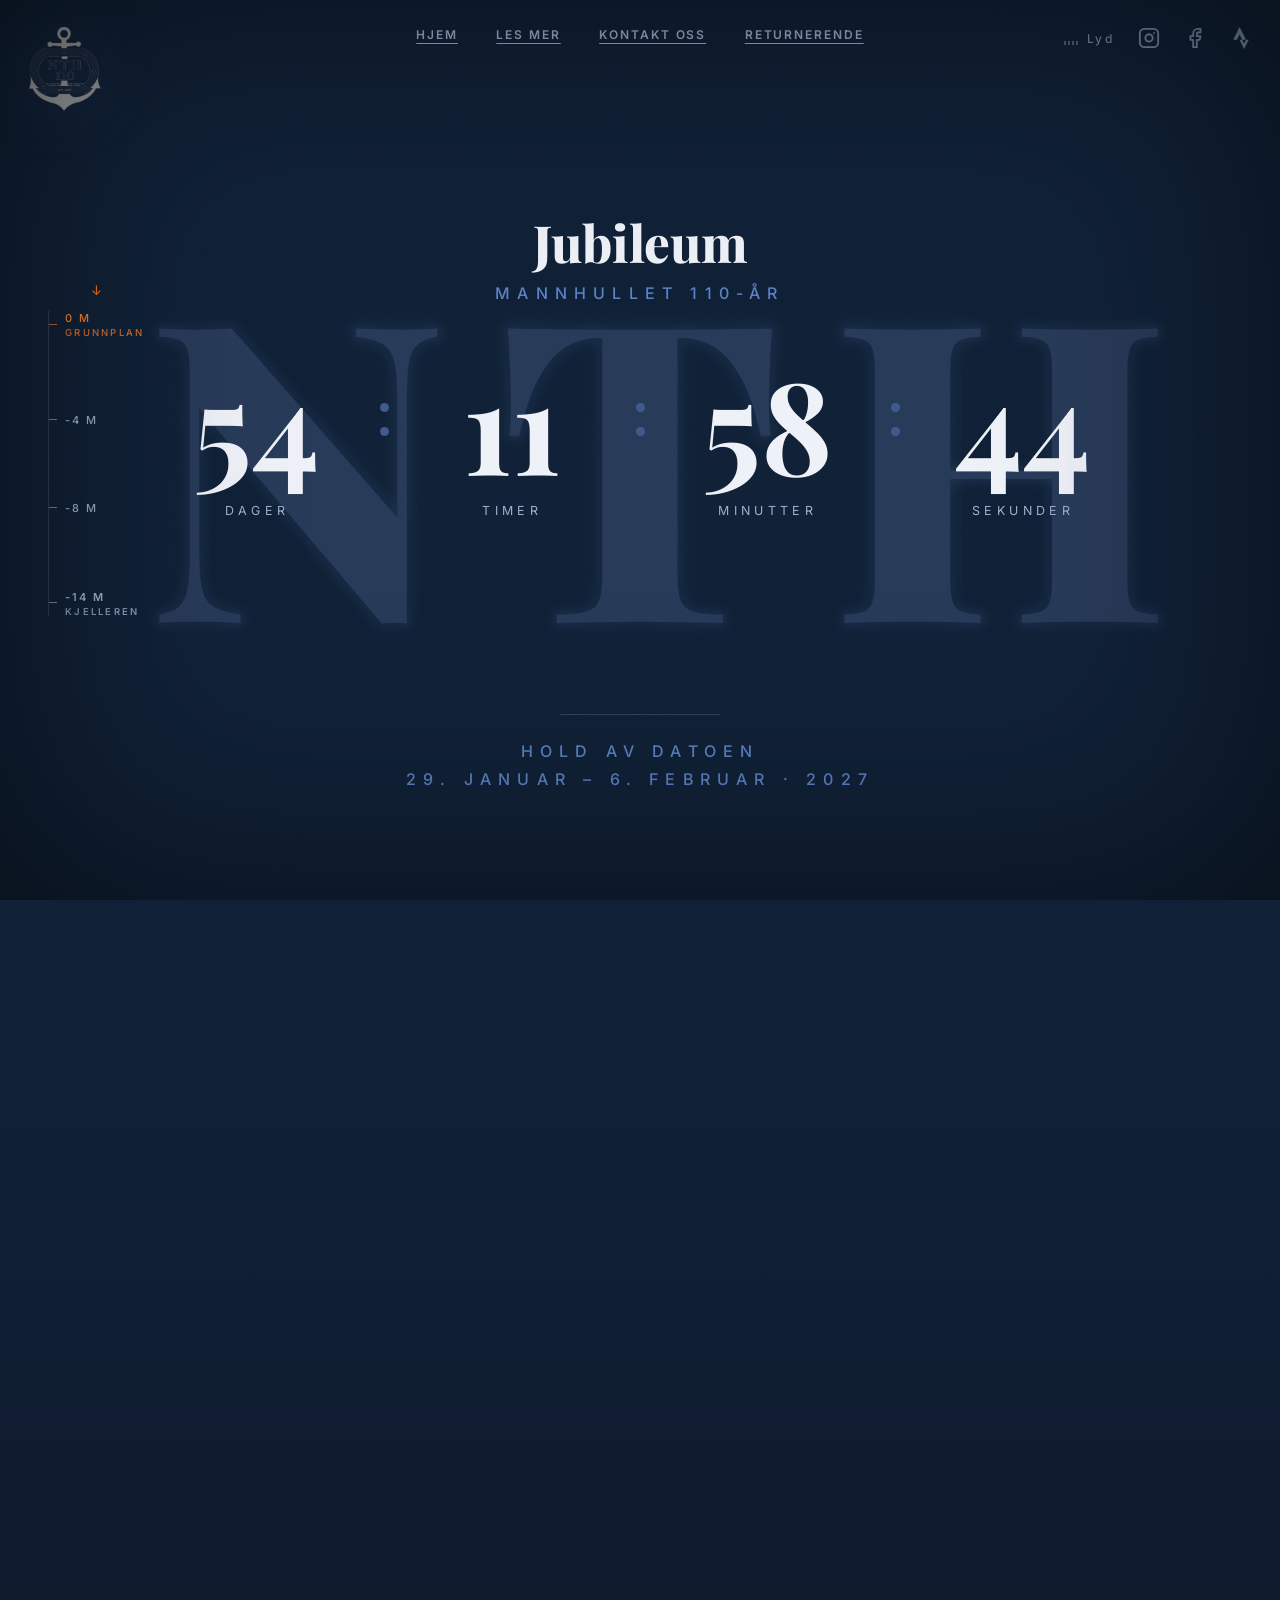
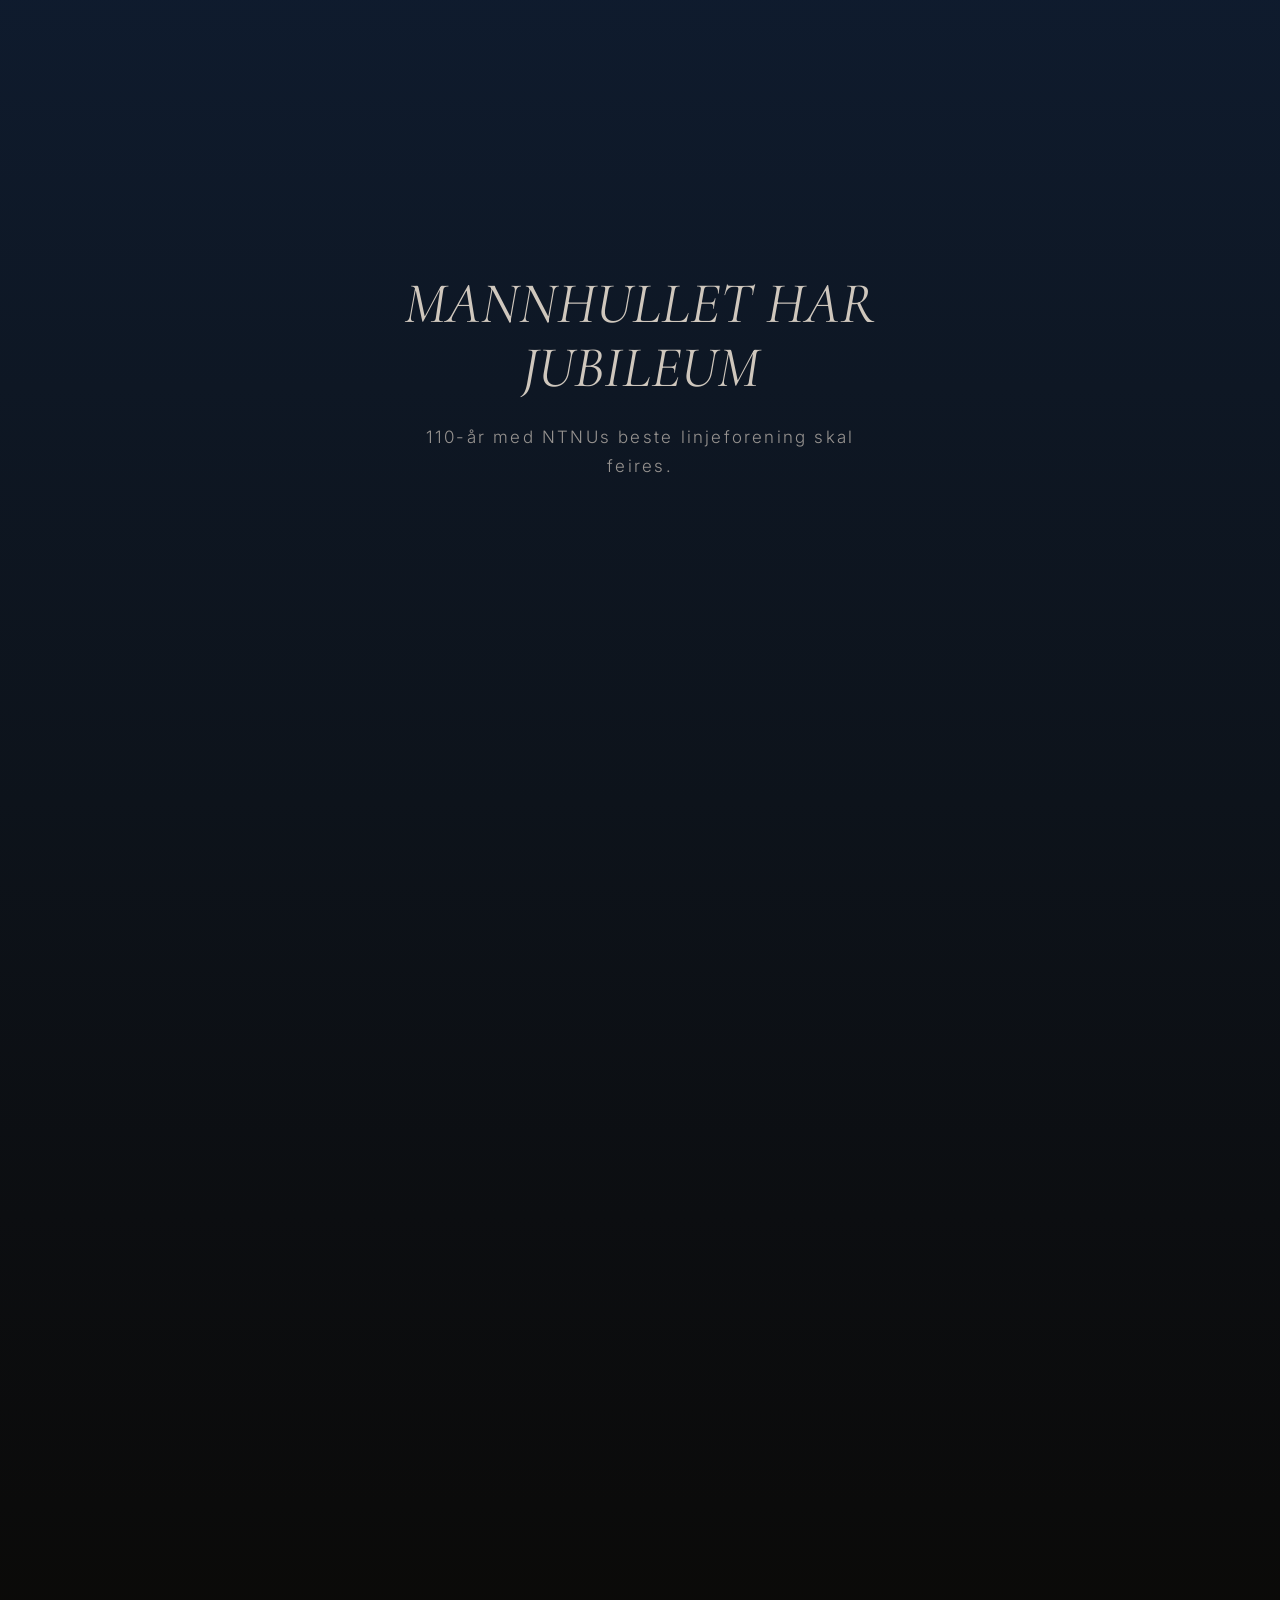
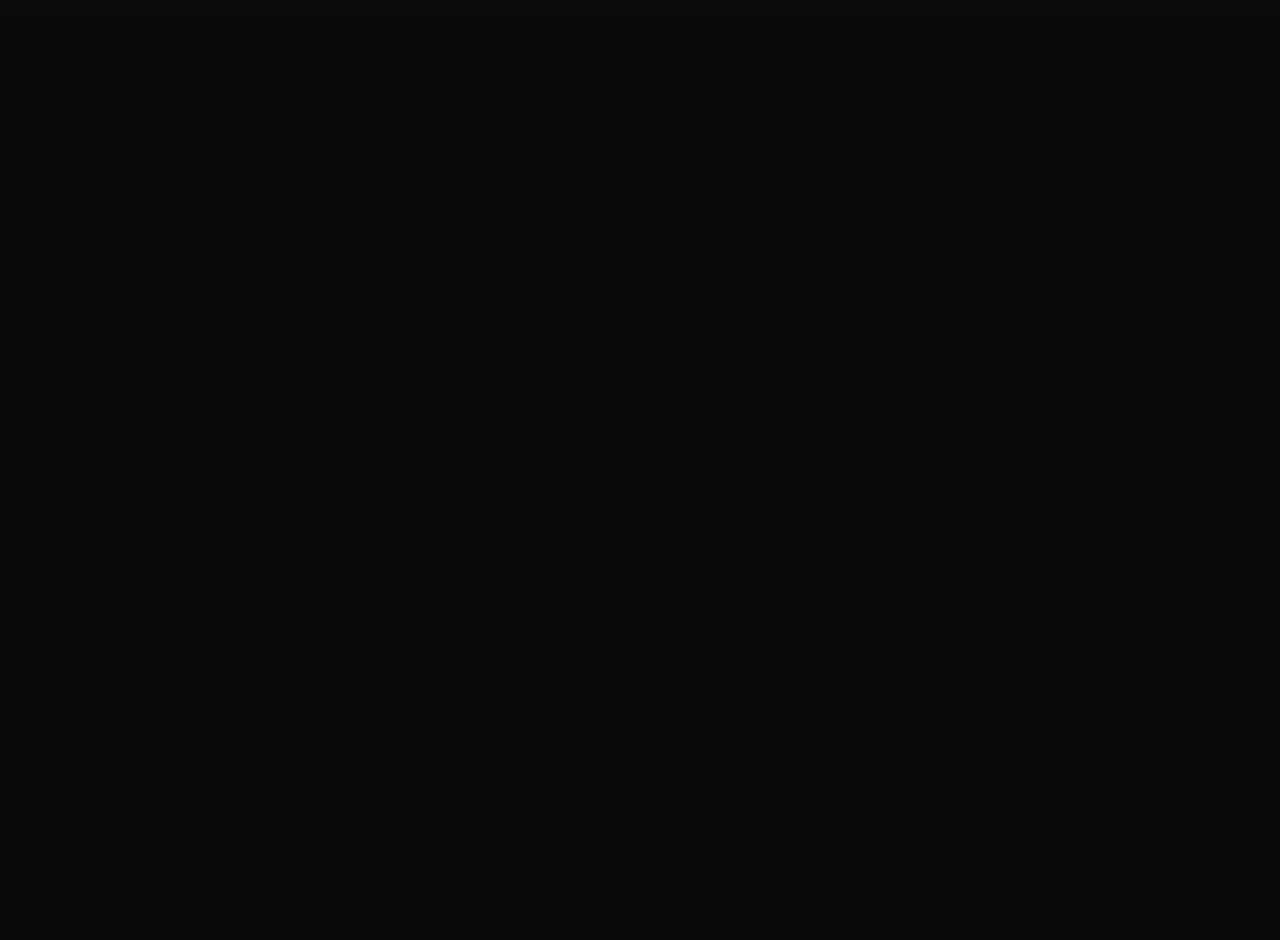
==== index.html @ 8079c3d1 "Add hero title and adjust padding for countdown alignment" ====
<!DOCTYPE html>
<html lang="no">
<head>
<meta charset="utf-8" />
<meta name="viewport" content="width=device-width, initial-scale=1, viewport-fit=cover" />
<title>Mannhullet · Jubileum 2027</title>
<meta name="description" content="Alle finner veien ned hit. En digital reise ned trappa til Mannhullet — jubileum 2027." />
<meta name="theme-color" content="#060b14" />

<!-- Elegant display serif + clean grotesk. Falls back to Georgia / system if offline. -->
<link rel="preconnect" href="https://fonts.googleapis.com" />
<link rel="preconnect" href="https://fonts.gstatic.com" crossorigin />
<link href="https://fonts.googleapis.com/css2?family=Cormorant+Garamond:ital,wght@0,300;0,400;0,500;1,300&family=Inter:wght@300;400;500;600&family=Playfair+Display:wght@700;800&display=swap" rel="stylesheet" />

<link rel="stylesheet" href="background.css?v=9" />
<link rel="stylesheet" href="styles.css?v=19" />
</head>
<body>

<!-- ============ Global overlays ============ -->
<div class="grain" aria-hidden="true"></div>
<div class="vignette" aria-hidden="true"></div>

<!-- ============ Chrome — same header-logo + social-links every page uses;
     "Lyd" is index-only, so it rides alongside the socials in one corner
     group rather than living in background.css's shared component. ============ -->
<a href="#floorAtrium" class="header-logo-link" aria-label="Til toppen">
  <img class="header-logo" src="static/logo.png" alt="Mannhullet / NTH 110 år — 1917–2027">
</a>

<button class="nav-toggle" id="navToggle" type="button" aria-expanded="false" aria-controls="headerNav" aria-label="Åpne meny">
  <span></span><span></span><span></span>
</button>
<nav class="header-nav" id="headerNav" aria-label="Sidenavigasjon">
  <a href="#floorAtrium" aria-current="page">Hjem</a>
  <a href="om-jubileet.html">Les mer</a>
  <a href="kontakt.html">Kontakt oss</a>
  <a href="returnerende.html">Returnerende</a>
</nav>
<div class="nav-scrim" id="navScrim" aria-hidden="true"></div>

<div class="corner-right">
  <button class="sound-toggle" id="soundToggle" aria-pressed="false" aria-label="Skru på lyd">
    <span class="sound-bars"><i></i><i></i><i></i><i></i></span>
    <span class="sound-label">Lyd</span>
  </button>
  <div class="social-links">
    <a href="https://www.instagram.com/jub110_mannhullet/" target="_blank" rel="noopener" aria-label="Instagram">
      <svg viewBox="0 0 24 24" fill="none" stroke="currentColor" stroke-width="2" stroke-linecap="round" stroke-linejoin="round"><rect x="2" y="2" width="20" height="20" rx="5" ry="5"></rect><path d="M16 11.37A4 4 0 1 1 12.63 8 4 4 0 0 1 16 11.37z"></path><line x1="17.5" y1="6.5" x2="17.51" y2="6.5"></line></svg>
    </a>
    <a href="https://www.facebook.com/people/110-%C3%A5rs-jubileum-Mannhullet/61590599620480/" target="_blank" rel="noopener" aria-label="Facebook">
      <svg viewBox="0 0 24 24" fill="none" stroke="currentColor" stroke-width="2" stroke-linecap="round" stroke-linejoin="round"><path d="M18 2h-3a5 5 0 0 0-5 5v3H7v4h3v8h4v-8h3l1-4h-4V7a1 1 0 0 1 1-1h3z"></path></svg>
    </a>
    <a href="https://www.strava.com/athletes/134381213" target="_blank" rel="noopener" aria-label="Strava">
      <svg viewBox="0 0 24 24" fill="currentColor"><path d="M15.387 17.944l-2.089-4.116h-3.065L15.387 24l5.15-10.172h-3.066m-7.008-5.599l2.836 5.598h4.172L10.463 0l-7 13.828h4.172"></path></svg>
    </a>
  </div>
</div>

<!-- ============ Descent progress — visible the whole way down ============ -->
<aside class="depth" id="depth" aria-hidden="true">
  <div class="depth-arrow" aria-hidden="true">↓</div>
  <div class="depth-row">
    <ol class="depth-stops">
      <li class="depth-stop" style="--t:0"><span class="depth-stop-num">0 M</span><span class="depth-stop-name">Grunnplan</span></li>
      <li class="depth-stop" style="--t:0.33"><span class="depth-stop-num">-4 M</span></li>
      <li class="depth-stop" style="--t:0.66"><span class="depth-stop-num">-8 M</span></li>
      <li class="depth-stop depth-stop--dest" style="--t:1"><span class="depth-stop-num">-14 M</span><span class="depth-stop-name">Kjelleren</span></li>
    </ol>
    <div class="depth-line"><div class="depth-fill" id="depthFill"></div></div>
  </div>
</aside>

<!-- ============ The building — one continuous gradient, normal document flow ============
     Scroll position IS the descent. Nothing is faked with transforms — the
     browser's native scroll carries you straight down through the fade. ============ -->
<main class="building" id="building">

  <!-- Floor 1 — the atrium, seen through the elevator glass -->
  <section class="floor floor--atrium" id="floorAtrium">
    <div class="watermark" aria-hidden="true"><span>NTH</span></div>

    <div class="content">
      <h1 class="hero-title">Jubileum</h1>
      <p class="eyebrow">Mannhullet 110-år</p>

      <div class="countdown" role="timer" aria-live="polite">
        <div class="unit">
          <span class="value" id="days">00</span>
          <span class="label">Dager</span>
        </div>
        <div class="separator" aria-hidden="true"><span></span><span></span></div>
        <div class="unit">
          <span class="value" id="hours">00</span>
          <span class="label">Timer</span>
        </div>
        <div class="separator" aria-hidden="true"><span></span><span></span></div>
        <div class="unit">
          <span class="value" id="minutes">00</span>
          <span class="label">Minutter</span>
        </div>
        <div class="separator" aria-hidden="true"><span></span><span></span></div>
        <div class="unit">
          <span class="value" id="seconds">00</span>
          <span class="label">Sekunder</span>
        </div>
      </div>
    </div>

    <div class="footer">
      <hr />
      <p class="save-date">Hold av datoen</p>
      <p class="dates">29. januar – 6. februar · 2027</p>
    </div>
  </section>

  <!-- The descent — no scenery, just the building's own wall gradually losing
       its daylight. A single smooth fade, not a place with things in it. -->
  <section class="floor floor--transition" id="floorTransition">
    <div class="waypoint" style="--wy:46%">
      <p class="waypoint-lead">MANNHULLET HAR JUBILEUM</p>
      <p class="waypoint-body">110-år med NTNUs beste linjeforening skal<br />feires.</p>
    </div>
  </section>

  <!-- The cellar — the elevator doors open on the party -->
  <section class="floor floor--cellar" id="floorCellar">
    <div class="cellar-img" id="cellarImg" role="img" aria-label="Et fullt dansegulv i Mannhullet-kjelleren, sett mot det oransje neonskiltet som henger over rommet, med fanene fra tidligere kull på veggen til høyre."></div>

    <!-- Hotspot dots are rendered from the HOTSPOTS config array in script.js —
         nothing is hardcoded here so a new dot only needs one new entry there.
         .hotspots is the desktop overlay; #hotspotList is the <=768px fallback
         (see script.js renderHotspots and the .hotspot-list rule in styles.css). -->
    <div class="hotspots" id="hotspots"></div>
    <ul class="hotspot-list" id="hotspotList"></ul>

    <div class="cellar-hint" id="cellarHint"><span>Velkommen til kjelleren.</span></div>
  </section>

</main>

<!-- ============ Modal ============ -->
<div class="modal-root" id="modalRoot" aria-hidden="true">
  <div class="modal-scrim" id="modalScrim"></div>
  <div class="modal" role="dialog" aria-modal="true" aria-labelledby="modalTitle">
    <button class="modal-close" id="modalClose" aria-label="Lukk">×</button>
    <p class="modal-kicker" id="modalKicker"></p>
    <h2 class="modal-title" id="modalTitle"></h2>
    <div class="modal-body" id="modalBody"></div>
  </div>
</div>

<!-- Featured track (see script.js FEATURED_TRACK) — no source yet; stays
     silent/inert until a licensed file or embed is added there. -->
<audio id="featuredAudio" preload="none" loop></audio>

<script src="nav.js?v=1"></script>
<script src="script.js?v=11"></script>
</body>
</html>
---- background.css ----
/* ============================================================
   MANNHULLET · 110 ÅR — shared chrome
   Palette, base page background, the NTH watermark, and the
   corner header (logo + socials) are used identically on every
   page: index.html, om-jubileet.html, kontakt.html. Anything
   page-specific (the elevator scroll engine, the modal, each
   page's own content layout) stays in that page's own stylesheet.
   ============================================================ */

:root {
  /* original simple palette — used directly by om-jubileet.html / kontakt.html */
  --ink:        #eef3fa;
  --accent:     #5b82c4;
  --accent-dim: #3d5a8a;
  --bg-soft:    #091125;
  --muted:      #93a6c2;
  --line:       rgba(147, 166, 194, 0.18);

  /* index.html's richer palette (the elevator engine, hotspots, modal) —
     --navy is a true navy blue (not near-black) so the hero and every
     page's body background read as navy at a glance, no glow needed */
  --navy:       #102137;
  --silver:     #c6d0df;
  --silver-dim: #74829a;
  --platinum:   #eef2f8;
  --amber:      #ff7a1e;
  --concrete:   #0b0a08;
  /* secondary/caption tier — countdown unit labels, header nav links, and
     the depth-gauge labels. 6.5:1 against --navy (#14294a), clears WCAG AA
     (4.5:1) for their small text sizes with room to spare — used as-is. */
  --caption:    #9cafcb;

  --serif:   "Cormorant Garamond", "Georgia", "Times New Roman", serif;
  --sans:    "Inter", system-ui, -apple-system, "Segoe UI", sans-serif;
  --display: "Playfair Display", serif;

  /* the NTH watermark's ink/glow (unrelated to the hero — this is the
     letterform stroke-blur, see .watermark::before). --wm-ink is lightened
     ~4-5 percentage points above --navy (was ~3pp) so the letters read as
     an intentional engraved watermark rather than a barely-visible
     artifact — still far too dark to compete with --platinum countdown text. */
  --wm-ink:  #273a58;
  --wm-glow: rgba(91, 130, 196, 0.45);

  /* single source for the "eyebrow" typography — used by .page-eyebrow AND
     .date-footer p (background.css) so the two always scale identically to
     each other, and identically to the hero's own .eyebrow/.footer p
     (styles.css, fixed 1rem/0.45em — the clamp here caps out at that same
     value on desktop, just easing down for narrow phones instead of
     overflowing). Change it here once rather than in each component. */
  --eyebrow-size: clamp(0.68rem, 2.4vw, 1rem);
  --eyebrow-tracking: clamp(0.28em, 1.4vw, 0.45em);

  /* unlike --eyebrow-size above, these two are NOT meant to match across
     pages — each simple page's heading and .wrap column are intentionally
     sized/widthed differently for its own content. The fallbacks below only
     exist so a page fails safe if it forgets to set them; every simple page
     overrides both in its own <style> block. */
  --title-size: clamp(1.6rem, 4.6vh, 2.7rem);
  --wrap-width: 700px;

  --ease: cubic-bezier(0.22, 1, 0.36, 1);

  /* elevator depth, 0 (ground floor) → 1 (cellar). Only index.html's
     script.js ever writes this; pages without the elevator simply keep
     the resting value of 0, which every formula below treats as a
     valid "top of the building" state. */
  --depth: 0;
}

* { margin: 0; padding: 0; box-sizing: border-box; }

html { scroll-behavior: auto; -webkit-text-size-adjust: 100%; }
html, body { height: 100%; }

body {
  font-family: var(--sans);
  color: var(--silver);
  overflow-x: hidden;
  -webkit-font-smoothing: antialiased;
  text-rendering: optimizeLegibility;
  /* flat navy (the same --navy index.html's hero sits on) — index.html's
     own .building gradient paints over this everywhere it covers; pages
     without that gradient (om-jubileet, kontakt) show it as-is, so their
     brightness matches the landing page exactly */
  background: var(--navy);
  scrollbar-gutter: stable;
}

body.no-scroll { overflow: hidden; }

/* ============ Global overlays — shared on every page ============
   Both read --depth, which defaults to 0 (its resting "ground floor" value)
   on pages without the elevator script, so they simply render as a fixed,
   subtle darkening rather than animating. This is what makes index.html's
   background read as moodier/darker than a flat --navy fill — reusing them
   here keeps every page's background feeling the same. */
.grain {
  position: fixed; inset: 0;
  z-index: 90; pointer-events: none;
  opacity: calc(0.05 + var(--depth) * 0.11);
  background-image: url("data:image/svg+xml,%3Csvg xmlns='http://www.w3.org/2000/svg' width='160' height='160'%3E%3Cfilter id='n'%3E%3CfeTurbulence type='fractalNoise' baseFrequency='0.85' numOctaves='2' stitchTiles='stitch'/%3E%3C/filter%3E%3Crect width='100%25' height='100%25' filter='url(%23n)'/%3E%3C/svg%3E");
  mix-blend-mode: overlay;
}

.vignette {
  position: fixed; inset: 0; z-index: 80; pointer-events: none;
  box-shadow: inset 0 0 calc(22vmax + var(--depth) * 8vmax) rgba(0,0,0, calc(0.6 + var(--depth) * 0.25));
}

/* ============ NTH watermark — giant letters behind everything ============ */
.watermark {
  position: absolute; inset: 0;
  display: grid; place-items: center; place-content: center;
  font-family: var(--display); font-weight: 800;
  font-size: clamp(8rem, 34vw, 26rem);
  letter-spacing: 0.12em; line-height: 1;
  color: var(--wm-ink);
  user-select: none; pointer-events: none; z-index: 0;
  /* optical centering: Playfair Display 800's "H" (0.815em) is wider than its
     "N" (0.727em), so width-based centering sits right of where "T" actually
     falls — nudge the whole word back to true center */
  transform: translateX(0.044em);
}
.watermark span { grid-area: 1 / 1; margin-right: -0.12em; }
/* a stroke-only duplicate, blurred — blurring the filled glyphs directly would
   diffuse color into their own counters and gaps; stroking the outline first
   means the glow can only bloom outward, never flood the letterforms */
.watermark::before {
  content: "NTH";
  grid-area: 1 / 1;
  margin-right: -0.12em;
  color: transparent;
  -webkit-text-stroke: 0.006em var(--wm-glow);
  filter: blur(0.014em);
  z-index: -1;
}
@media (max-width: 600px) {
  .watermark { font-size: clamp(6.5rem, 38vw, 14rem); }
}

/* ============ Corner brand mark — om-jubileet.html / kontakt.html ============
   identical position/size on every page; opacity/animation are left to each
   page since entrance timing differs */
.header-logo {
  position: fixed;
  top: calc(clamp(0.9rem, 3vh, 1.75rem) + env(safe-area-inset-top, 0px));
  left: calc(clamp(0.9rem, 3vw, 1.75rem) + env(safe-area-inset-left, 0px));
  display: block;
  width: clamp(52px, 6.6vw, 74px);
  height: auto;
  z-index: 5;
  filter: drop-shadow(0 0 30px rgba(91, 130, 196, 0.18));
  transition: opacity 0.2s ease;
}
/* the logo always links back to the hero/homepage (see each page's <a
   class="header-logo-link">) — a subtle dim on hover/focus is enough to
   show it's clickable without fighting the entrance-fade animation */
.header-logo-link:hover .header-logo,
.header-logo-link:focus-visible .header-logo {
  opacity: 0.85;
}

/* ============ Corner social links — om-jubileet.html / kontakt.html ============
   identical position/size/color on every page */
.social-links {
  position: fixed;
  top: calc(clamp(0.9rem, 3vh, 1.75rem) + env(safe-area-inset-top, 0px));
  right: calc(clamp(0.9rem, 3vw, 1.75rem) + env(safe-area-inset-right, 0px));
  z-index: 5;
  display: flex;
  gap: clamp(1rem, 2.75vw, 1.5rem);
}
.social-links a {
  position: relative;
  display: flex;
  color: rgba(147, 166, 194, 0.8);
  transition: color 0.2s ease;
}
/* invisible expanded hit area: keeps the visible icon small while giving it a
   >=44x44px tap target, per WCAG target-size guidance */
.social-links a::before {
  content: "";
  position: absolute;
  inset: -14px;
}
/* orange is the site's hover colour everywhere something is interactive
   (nav links, dots, this) — it stays flat white/grey at rest so it never
   reads as statically "branded", only as "you can click this" */
.social-links a:hover,
.social-links a:focus-visible { color: var(--amber); }
.social-links svg {
  width: clamp(18px, 2.4vw, 22px);
  height: clamp(18px, 2.4vw, 22px);
}

/* ============ index.html-only: "Lyd" rides alongside the socials ============
   .social-links is normally position:fixed on its own (see above); nested
   here it's switched to flow in this flex row instead, so the two sit
   side by side in the same corner rather than fighting over it. */
.corner-right {
  position: fixed;
  top: calc(clamp(0.9rem, 3vh, 1.75rem) + env(safe-area-inset-top, 0px));
  right: calc(clamp(0.9rem, 3vw, 1.75rem) + env(safe-area-inset-right, 0px));
  z-index: 5;
  display: flex;
  flex-wrap: wrap;
  justify-content: flex-end;
  align-items: center;
  gap: clamp(1rem, 2.75vw, 1.5rem);
  row-gap: 0.5rem;
}
.corner-right .social-links { position: static; }

/* ============ Shared top nav — every page's link row ============
   Fixed at the top, centered between the logo and the corner-right/social
   group. Spans the full width (left/right: 0) and centers its links with
   justify-content rather than left:50%+transform:translateX(-50%) — the
   shared fadeUp entrance animation also animates `transform`, and a CSS
   animation's transform value fully replaces an element's own static
   transform rather than combining with it, which would silently cancel a
   translateX centering once the fade-in finishes. flex-wrap is a safety
   net for the narrowest phones — it never triggers at normal widths. */
.header-nav {
  position: fixed; top: calc(clamp(0.9rem, 3vh, 1.75rem) + env(safe-area-inset-top, 0px)); left: 0; right: 0;
  z-index: 5; display: flex; flex-wrap: wrap; justify-content: center; align-items: center;
  gap: clamp(1.5rem, 3vw, 2.5rem); row-gap: 0.5rem;
}
.header-nav a {
  position: relative;
  color: var(--caption);
  font-family: var(--sans); font-size: 12px; font-weight: 600; letter-spacing: 0.16em; text-transform: uppercase;
  text-decoration: underline; text-underline-offset: 4px;
  transition: color 0.2s ease;
}
/* invisible expanded hit area, same idiom as .social-links a::before above —
   taller than wide since these links sit in a single-line row with a tight
   mobile gap, so a symmetric inset would make adjacent links' hit areas overlap */
.header-nav a::before {
  content: "";
  position: absolute;
  inset: -16px -8px;
}
.header-nav a:hover, .header-nav a:focus-visible { color: var(--amber); }
/* current-page marker used to live here as an orange override; the
   .section-rail below now owns that job, so every link in this row reads
   the same regardless of which page you're on. */

/* ============ Mobile nav toggle + slide-in panel ============
   Below 720px, the 4-link row used to drop to a second fixed row under the
   logo — with a header-nav collision against wrapped rows on narrow/short
   viewports. Now it collapses to a single hamburger icon (same corner as
   the desktop row) that opens the actual links as a right-edge panel, so
   the fixed header never grows past one row on mobile. Hidden entirely
   above 720px, where .header-nav's normal inline row keeps running
   unchanged and this button/scrim/JS have nothing to do. */
.nav-toggle {
  display: none;
  position: fixed;
  /* content-sized (not a padded 44px box) so its bars start flush at the
     same `top` as .header-logo/.social-links instead of sitting centered
     partway down an invisible box — that mismatch was what made it read
     as "not inline" with the corner icons. The 44px+ tap target instead
     comes from ::before below, same idiom as .social-links a::before. */
  top: calc(clamp(0.9rem, 3vh, 1.75rem) + env(safe-area-inset-top, 0px));
  left: 50%;
  transform: translateX(-50%);
  z-index: 8;
  width: clamp(18px, 2.4vw, 22px);
  flex-direction: column; gap: 6px;
  background: none; border: none; padding: 0; cursor: pointer;
  /* fades in on its own (opacity only) rather than joining the shared
     fadeUp list below — that animation ends by resetting `transform` to
     translateY(0), which would silently cancel this element's own static
     translateX(-50%) centering once the entrance finishes (the same trap
     documented on .section-rail elsewhere in this file) */
  opacity: 0;
  animation: fadeIn 0.9s ease forwards;
  animation-delay: 0.1s;
}
.nav-toggle::before {
  content: "";
  position: absolute;
  inset: -14px;
}
.nav-toggle span {
  display: block; width: 100%; height: 2px; border-radius: 1px;
  background: var(--caption);
  transition: transform 0.25s ease, opacity 0.2s ease, background 0.2s ease;
}
.nav-toggle:hover span, .nav-toggle:focus-visible span { background: var(--amber); }
/* morphs into an X once open, so the same button both opens and closes it */
body.nav-open .nav-toggle span:nth-child(1) { transform: translateY(8px) rotate(45deg); }
body.nav-open .nav-toggle span:nth-child(2) { opacity: 0; }
body.nav-open .nav-toggle span:nth-child(3) { transform: translateY(-8px) rotate(-45deg); }

.nav-scrim {
  display: none;
  position: fixed; inset: 0; z-index: 6;
  background: rgba(4, 7, 12, 0.6);
  backdrop-filter: blur(4px);
  opacity: 0; pointer-events: none;
  transition: opacity 0.3s ease;
}
body.nav-open .nav-scrim { opacity: 1; pointer-events: auto; }

@media (max-width: 720px) {
  .nav-toggle { display: flex; }
  .nav-scrim { display: block; }
  body.nav-open { overflow: hidden; }

  /* the inline link row becomes a right-edge panel; `right` (not
     `transform`) drives the open/closed state on purpose — this element
     also carries the shared fadeUp entrance animation above, which animates
     `transform`, and that animation's own final translateY(0) would
     silently overwrite a transform-based slide once it finishes (same trap
     noted on .section-rail elsewhere in this file). -400px clears the
     panel's own max width (280px) by a comfortable margin so it's always
     fully off-screen at rest, on any viewport. */
  .header-nav {
    top: 0; left: auto; right: -400px; bottom: 0;
    z-index: 7;
    width: min(280px, 78vw); height: 100dvh;
    flex-direction: column; flex-wrap: nowrap;
    justify-content: center; align-items: flex-start;
    gap: 2rem; row-gap: 2rem;
    padding: clamp(28px, 8vw, 48px);
    padding-top: calc(clamp(28px, 8vw, 48px) + env(safe-area-inset-top, 0px));
    padding-right: calc(clamp(28px, 8vw, 48px) + env(safe-area-inset-right, 0px));
    overflow-y: auto;
    background: linear-gradient(180deg, #0e1626, #0a0f1a);
    border-left: 1px solid rgba(147, 166, 194, 0.18);
    box-shadow: -40px 0 80px rgba(0, 0, 0, 0.55);
    transition: right 0.4s var(--ease);
  }
  body.nav-open .header-nav { right: 0; }
  .header-nav a { font-size: 15px; letter-spacing: 0.12em; }
}

/* ============ Section rail — om-jubileet.html / kontakt.html /
   returnerende.html only. A quiet vertical "you are here", styled after
   index.html's .depth stops (see styles.css) but static rather than
   scroll-driven: no fill/progress, just the current page lit amber and
   the rest dimmed. Same 34vh line height as .depth on index.html, so the
   two read as the same component. Only shown once there's genuinely free
   margin beside the centered .wrap column to sit in — kontakt.html's .wrap
   is the widest at 860px, so 1280px leaves a comfortable ~210px either
   side, more than this rail's own footprint, with room to spare on the
   narrower pages too. Hidden below that rather than repositioned, same
   as .depth on index.html, since there's no good spot for it once the
   .wrap column itself starts to fill the viewport. */
.section-rail {
  display: none;
  position: fixed; left: clamp(20px, 4vw, 48px);
  /* vertical centering used to be top:50% + transform:translateY(-50%), but
     this element also carries the shared fadeUp entrance animation below,
     which animates `transform` too — its final translateY(0) silently wins
     over this rule's own translateY(-50%) once the fade-in finishes (same
     trap noted on .header-nav above), leaving the rail pinned at top:50%
     instead of centered. margin-top does the same centering job (half of
     .section-rail-row's 34vh height) without touching `transform`, so it
     survives the animation — and the extra rise moves the rail up to match
     the raised title/eyebrow above. */
  top: 50%;
  margin-top: calc(-17vh - clamp(1.25rem, 4vh, 2.75rem));
  z-index: 5;
}
.section-rail-row { display: flex; flex-direction: row-reverse; align-items: center; gap: 16px; }
/* the line itself now reads as orange (dim base tone), with a brighter
   glowing segment marking which of the four stops is the current page —
   position set per page via [data-current] on the <nav>, since there's no
   scroll position to derive it from the way .depth-fill does on index.html */
.section-rail-line {
  position: relative;
  width: 1px; height: 34vh; border-radius: 1px;
  background: rgba(255, 138, 61, 0.22);
}
/* top is set per page below as an absolute distance from the line's own
   top/bottom, not a %+translate(-50%) — a % position combined with a
   centering transform lets the segment overshoot the line at the very top
   or bottom stop, quietly shortening or lengthening how much base line is
   left showing above/below it and making the bar read as a different
   length page to page. Anchoring it inside the line's own bounds instead
   keeps the full 34vh line visible on every page. Four stops (Hjem / Om
   jubileet / Kontakt oss / Returnerende) space-between evenly at 0%, 33.3%,
   66.7% and 100% of the line, so each amber segment centers on its own stop. */
.section-rail-line::after {
  content: "";
  position: absolute; left: 50%; transform: translateX(-50%);
  width: 3px; height: 26px; border-radius: 2px;
  background: var(--amber);
  box-shadow: 0 0 10px 1px rgba(255, 122, 30, 0.55);
}
.section-rail[data-current="om"] .section-rail-line::after { top: calc(33.333% - 13px); }
.section-rail[data-current="kontakt"] .section-rail-line::after { top: calc(66.667% - 13px); }
.section-rail[data-current="retur"] .section-rail-line::after { top: calc(100% - 26px); }
.section-rail-stops {
  list-style: none; height: 34vh; text-align: left;
  display: flex; flex-direction: column; justify-content: space-between;
}
.section-rail-link {
  position: relative; display: block;
  font-family: var(--sans); font-size: 11px; font-weight: 500;
  letter-spacing: 0.18em; text-transform: uppercase; white-space: nowrap;
  color: var(--caption); opacity: 0.6;
  transition: color 0.2s ease, opacity 0.2s ease;
}
.section-rail-link::before {
  content: ""; position: absolute; left: -16px; top: 50%; transform: translateY(-50%);
  width: 8px; height: 1px; background: currentColor; opacity: 0.7;
}
.section-rail-link:hover, .section-rail-link:focus-visible { color: var(--amber); opacity: 1; }
.section-rail-link[aria-current="page"] { color: var(--amber); opacity: 1; font-weight: 600; }

@media (min-width: 1280px) {
  .section-rail { display: block; }
}

/* ============ Shared content components (index.html's modal) ============ */
.tl { list-style: none; border-left: 1px solid rgba(255,150,80,0.24); padding-left: 22px; margin: 8px 0; }
.tl li { position: relative; margin-bottom: 24px; }
.tl li::before { content: ""; position: absolute; left: -27px; top: 6px; width: 9px; height: 9px; border-radius: 50%; background: var(--amber); }
.tl .yr { font-family: var(--serif); font-size: 26px; color: var(--platinum); display: block; margin-bottom: 4px; }

.contact-row { display: flex; justify-content: space-between; padding: 12px 0; border-bottom: 1px solid rgba(255,255,255,0.06); }
.contact-row a { color: var(--amber); text-decoration: none; }

.btn {
  display: inline-block; margin-top: 25px; padding: 13px 26px;
  background: var(--amber); color: #150c04; text-decoration: none;
  font-family: var(--sans); font-size: 12px; font-weight: 600; letter-spacing: 0.2em; text-transform: uppercase;
  border-radius: 100px; transition: transform 0.25s var(--ease), background 0.25s;
}
.btn:hover { transform: translateY(-2px); background: #ff8a34; }
.btn.ghost { background: none; color: var(--amber); border: 1px solid rgba(255,122,30,0.4); }

/* ============================================================
   Simple content pages — shared skeleton
   om-jubileet.html, kontakt.html and returnerende.html all use
   this same shape: watermark behind, header-logo/header-nav/social-links
   fixed at the top, and a centered .wrap column below. Each page's own
   <style> only adds what's specific to its content (headings, body copy,
   extra elements, and its own max-width/padding on .wrap).

   The centering itself is a deliberate port of index.html's own
   .floor--atrium (see styles.css) — a fixed 100dvh box with its content
   vertically centered rather than pinned to the top, so these pages read
   as the same "hero" as the countdown does, just with their own content
   standing in its place. */
.simple-page {
  line-height: 1.5;
  position: relative;
  overflow-x: hidden;
  overflow-y: auto;
  height: 100dvh;
  display: flex;
  flex-direction: column;
}

.wrap {
  position: relative;
  z-index: 2;
  flex: 1;
  width: 100%;
  max-width: var(--wrap-width);
  margin: 0 auto;
  display: flex;
  flex-direction: column;
}

/* wraps everything except .date-footer, so the footer below can sit at a
   fixed distance from the bottom on every page instead of drifting with
   however tall that page's own content happens to be (a 3-card contact
   grid vs. a single short paragraph). min-height:0 lets this flex item
   shrink below its content's intrinsic height so "safe center" can still
   center that content within whatever space is actually left above the
   footer, rather than forcing .wrap itself to grow. */
.page-body {
  flex: 1;
  min-height: 0;
  display: flex;
  flex-direction: column;
  justify-content: safe center;
}

/* uses --eyebrow-size/--eyebrow-tracking (defined once in :root above) so
   this always reads as the same design element as the hero's own .eyebrow
   (styles.css) and as .date-footer p below — never three slightly-different
   copies. Sits below the page's heading now (each page's own markup places
   it right after the h1) — margin-top left small/plain here since spacing
   is tuned per page. */
.page-eyebrow {
  margin-top: 0.6rem;
  font-size: var(--eyebrow-size);
  font-weight: 500;
  letter-spacing: var(--eyebrow-tracking);
  text-transform: uppercase;
  color: var(--accent);
  text-align: center;
  /* raises the title+eyebrow pair without moving the content below them
     (.message/.people/.letter etc. stay in their normal-flow position) —
     each simple page also runs the fadeUp entrance animation on this and
     .page-title, which animates `transform`, so a static transform here
     would get silently overwritten once that finishes (see .section-rail
     above for the same trap); top+position:relative sidesteps it since it
     doesn't touch `transform` at all. */
  position: relative;
  top: clamp(-2.75rem, -4.5vh, -1.25rem);
}

/* ---- Landscape phones: shrink the watermark and eyebrow so short viewports
   (phone landscape heights ~320-430px) don't need to rely on the scroll
   fallback. Identical on every simple page, so it lives here once; each
   page's own landscape query keeps only what's genuinely page-specific
   (wrap padding, heading/letter/message sizing). ---- */
@media (orientation: landscape) and (max-height: 500px) {
  .watermark { font-size: clamp(5rem, 34vh, 10rem); }
  .page-eyebrow { margin-bottom: 0.4rem; font-size: 0.64rem; }
}

/* ============ Shared page heading — om-jubileet.html / kontakt.html /
   returnerende.html's big h1. Font-family/weight/size are guaranteed
   identical here rather than three pages each hardcoding their own copy;
   size comes from --title-size (set per page, see :root above) since that
   legitimately varies with each page's content; line-height/margin stay
   page-specific (each page's own .page-title rule) for the same reason. */
.page-title {
  font-family: var(--display);
  font-weight: 800;
  font-size: var(--title-size);
  /* see .page-eyebrow below for why this uses top instead of transform */
  position: relative;
  top: clamp(-2.75rem, -4.5vh, -1.25rem);
}

/* ============ Shared "hold av datoen" closer — om-jubileet.html /
   kontakt.html / returnerende.html ============
   Same hairline + letterspaced date treatment as index.html's own
   .floor--atrium .footer (see styles.css), ported here for the pages that
   don't have that hero layout to sit inside — and sharing --eyebrow-size/
   --eyebrow-tracking with .page-eyebrow above so the two bookend the page
   as a matched pair, exactly like the hero's own eyebrow/footer do. */
.date-footer {
  margin-top: clamp(2rem, 6vh, 4rem);
  text-align: center;
}
.date-footer hr {
  border: none;
  border-top: 1px solid rgba(147, 166, 194, 0.25);
  width: 160px;
  margin: 0 auto clamp(1rem, 2.5vh, 1.6rem);
}
.date-footer p {
  font-size: var(--eyebrow-size);
  font-weight: 500;
  letter-spacing: var(--eyebrow-tracking);
  text-transform: uppercase;
  color: var(--accent);
}
.date-footer .save-date { margin-bottom: 0.5rem; }

/* ============ Shared entrance fade — chrome present on every simple page
   (om-jubileet.html / kontakt.html / returnerende.html only; index.html's
   hero has its own timing/wrapper — .corner-right, 0.2s delay — see
   styles.css). Each page's own <style> keeps only its content-specific
   fade list/delays. ============ */
.header-logo, .header-nav, .section-rail, .social-links {
  opacity: 0;
  animation: fadeUp 0.9s ease forwards;
  animation-delay: 0.1s;
}
@media (prefers-reduced-motion: reduce) {
  .header-logo, .header-nav, .nav-toggle, .section-rail, .social-links {
    animation: none;
    opacity: 1;
  }
}

:focus-visible { outline: 2px solid var(--accent); outline-offset: 3px; border-radius: 4px; }

@keyframes fadeUp {
  from { opacity: 0; transform: translateY(18px); }
  to   { opacity: 1; transform: translateY(0); }
}
@keyframes fadeIn {
  from { opacity: 0; }
  to   { opacity: 1; }
}
---- styles.css ----
/* ============================================================
   MANNHULLET · 110 ÅR
   "Alle finner veien ned hit."
   A single continuous building, seen from a glass elevator.
   Scroll position is the elevator's position — nothing here
   fakes the descent with transforms; the browser's native
   scroll carries you straight down through the section.
   ============================================================ */

/* Palette, fonts, base reset, the NTH watermark, and the shared header-logo/
   social-links components all live in background.css, shared with
   om-jubileet.html and kontakt.html. This file only holds what's specific
   to the scrolling elevator experience on this page (plus a faithful port
   of the countdown reference page's hero content, colored with its own
   --accent/--accent-dim tokens rather than this page's --amber). */

/* ============ Global overlays ============ */
/* .grain and .vignette now live in background.css — every page shares them. */

/* ============ Sound toggle (index-only; header-logo/social-links chrome is in background.css) ============ */
.sound-toggle {
  display: flex; align-items: center; gap: 9px;
  background: none; border: none; cursor: pointer;
  color: rgba(147, 166, 194, 0.8);
  font-family: var(--sans); font-size: 12px; font-weight: 500; letter-spacing: 0.2em;
  transition: color 0.2s ease;
}
.sound-toggle:hover, .sound-toggle:focus-visible { color: var(--amber); }
.sound-bars { display: flex; align-items: flex-end; gap: 2px; height: 13px; }
.sound-bars i { width: 2px; height: 4px; background: currentColor; opacity: 0.6; }
.sound-toggle[aria-pressed="true"] .sound-bars i { animation: eq 0.9s ease-in-out infinite; opacity: 1; }
.sound-bars i:nth-child(2){ animation-delay: 0.15s; } .sound-bars i:nth-child(3){ animation-delay: 0.3s; } .sound-bars i:nth-child(4){ animation-delay: 0.45s; }
@keyframes eq { 0%,100%{ height: 4px; } 50%{ height: 13px; } }

/* ============ Descent progress — always on screen, not just once you've scrolled ============
   A row of labelled floor stops down the left edge, spaced to match how far
   0 M / -4 M / -8 M / -14 M sit along the descent (--t per stop, 0 → 1).
   Every stop — including Kjelleren — lights up from --silver-dim to --amber
   the same way, purely as --depth reaches its own --t; nothing is forced on
   early, so Kjelleren only goes amber once you've actually arrived. */
.depth {
  position: fixed; left: calc(clamp(20px, 4vw, 48px) + env(safe-area-inset-left, 0px)); top: 50%; transform: translateY(-50%);
  z-index: 60; display: flex; flex-direction: column; align-items: center; gap: 14px;
}
.depth-arrow {
  color: var(--amber); font-size: 13px; line-height: 1;
  animation: depth-arrow-bob 1.8s ease-in-out infinite;
}
@keyframes depth-arrow-bob { 0%, 100% { transform: translateY(0); } 50% { transform: translateY(4px); } }

/* row-reverse puts the line first (flush against the left edge) and the
   labels second (extending inward), mirroring how the line sat flush
   against the right edge before */
.depth-row { display: flex; flex-direction: row-reverse; gap: 16px; }

.depth-line {
  position: relative; width: 1px; height: 34dvh; border-radius: 1px;
  background: rgba(255, 255, 255, 0.14);
}
.depth-fill { position: absolute; top: 0; left: 0; width: 100%; height: 0%; background: var(--amber); border-radius: 1px; }

.depth-stops {
  list-style: none; height: 34dvh; text-align: left;
  display: flex; flex-direction: column; justify-content: space-between;
}
.depth-stop {
  position: relative; font-family: var(--sans); font-size: 11px; font-weight: 500;
  letter-spacing: 0.18em; text-transform: uppercase; white-space: nowrap;
  color: color-mix(in oklab, var(--caption), var(--amber) clamp(0%, calc((var(--depth) - var(--t) + 0.06) * 1600%), 100%));
  transition: color 0.3s var(--ease);
}
.depth-stop::before {
  content: ""; position: absolute; left: -16px; top: 50%; transform: translateY(-50%);
  width: 8px; height: 1px; background: currentColor; opacity: 0.7;
}
.depth-stop-name { display: block; font-size: 9.5px; opacity: 0.85; margin-top: 2px; letter-spacing: 0.24em; }
.depth-stop--dest { font-weight: 600; }

/* ============ The building ============ */
/* One plain gradient painted the full length of the page — dark navy into
   black, nothing else. No scenery, no objects to pass — just the wall
   slowly losing what little light it had. */
.building {
  position: relative;
  /* stops are tuned to this page's actual floor heights (atrium 100vh / transition
     260vh / cellar 100vh = 460vh total) so the tone reaches the cellar's own dark
     value by ~78% — exactly where the real photo begins — with no brightness jump
     at that seam. If the floor heights below change, shift these stops to match.
     Recomputed (linear RGB interpolation from --navy down to --concrete) so the
     fade stays smooth now that --navy is a proper, brighter navy blue rather
     than a near-black tone. */
  background: linear-gradient(to bottom,
    var(--navy) 0%,
    var(--navy) 24%,
    #0f1c30 36%,
    #0e1724 48%,
    #0d131b 58%,
    #0c0e11 68%,
    #0b0b0b 75%,
    var(--concrete) 78%,
    var(--concrete) 100%
  );
}

.floor { position: relative; width: 100%; }

/* ---- Floor 1: the hero — NTH watermark (shared, background.css) behind a countdown ---- */
.floor--atrium {
  min-height: 100dvh;
  display: flex; align-items: center; justify-content: center;
  overflow: hidden;
}

/* ---- Hero content: a faithful port of the countdown reference page's
   .content/.eyebrow/.countdown/.unit/.footer, dropped into this floor.
   Colors use --accent/--accent-dim (the reference's own blue accent) rather
   than --amber, matching that page exactly. ---- */
.content {
  position: relative; z-index: 2; text-align: center;
  /* padding-bottom offsets everything sitting above the countdown (eyebrow
     +.hero-title) so the countdown itself — not the whole centered block —
     lands on the floor's true center: .floor--atrium centers .content as a
     box, so anything added above the countdown needs matching weight added
     below it to keep the countdown itself centered rather than pushed down.
     3.5rem covers the eyebrow alone (its own rendered height); the extra
     4.5rem approximates .hero-title's height (including its own
     margin-bottom) across its clamp() range — not pixel-exact, but close
     enough that the deviation is a few px. */
  padding: 2rem; padding-bottom: 8rem;
  width: 100%; max-width: 1200px;
}

.hero-title {
  font-family: var(--display); font-weight: 800;
  font-size: clamp(1.9rem, 5vw, 3.2rem);
  line-height: 1.1;
  color: var(--platinum);
  margin-bottom: 1.75rem;
}

/* Same color, font, and size as .footer p below — the two bookend the
   countdown as one matching pair, rather than the top reading heavier or
   lighter than the bottom. */
.eyebrow {
  position: relative; top: -1rem;
  font-size: 1rem; font-weight: 500; letter-spacing: 0.45em; text-transform: uppercase;
  color: var(--accent); margin-bottom: 2.5rem;
}

.countdown {
  display: flex; align-items: flex-start; justify-content: center;
  gap: clamp(0.8rem, 4vw, 3.5rem); margin-bottom: 4.5rem;
}
.unit { display: flex; flex-direction: column; align-items: center; min-width: clamp(3.5rem, 12vw, 9rem); }
.unit .value {
  font-family: var(--display); font-weight: 700; font-size: clamp(3.2rem, 10vw, 8.5rem);
  line-height: 1; font-variant-numeric: tabular-nums; color: var(--platinum);
}
.unit .label { margin-top: 1rem; font-size: 0.78rem; font-weight: 400; letter-spacing: 0.35em; text-transform: uppercase; color: var(--caption); }
.separator { display: flex; flex-direction: column; gap: 0.9rem; padding-top: clamp(1rem, 3.5vw, 3rem); }
.separator span { width: 9px; height: 9px; border-radius: 50%; background: var(--accent-dim); }

.footer {
  position: absolute;
  /* min() keeps the footer pinned just below the watermark on tall viewports,
     but stops it drifting all the way down to the bottom edge on short/wide
     ones — 8.5rem keeps a little breathing margin under it. */
  top: min(calc(50% + clamp(5rem, 20vw, 15rem) + 1.5rem), calc(100% - 8.5rem));
  left: 0; right: 0; text-align: center; z-index: 2;
}
.footer hr { border: none; border-top: 1px solid rgba(147, 166, 194, 0.25); width: 160px; margin: 0 auto 1.6rem; }
.footer p { font-size: 1rem; font-weight: 500; letter-spacing: 0.45em; text-transform: uppercase; color: var(--accent); }
/* .save-date intentionally has no typography of its own — it fully inherits
   .footer p so "Hold av datoen" reads as the same design system as the
   eyebrow and the date line, just spaced above it */
.footer .save-date { margin-bottom: 0.5rem; }

/* .header-nav (Les mer / Kontakt oss / Returnerende) is now a shared
   component in background.css — om-jubileet.html/kontakt.html/returnerende.html
   use the same fixed top nav, not just this page. */

/* ---- Entrance fade — same choreography as the countdown reference page ---- */
.hero-title, .eyebrow, .countdown, .footer, .header-logo, .header-nav, .corner-right {
  opacity: 0;
  animation: fadeUp 0.9s ease forwards;
}
.header-logo, .header-nav, .corner-right { animation-delay: 0.2s; }
.hero-title { animation-delay: 0.1s; }
.eyebrow { animation-delay: 0.2s; }
.countdown { animation-delay: 0.4s; }
.footer { animation-delay: 0.6s; }
/* @keyframes fadeUp is shared, defined once in background.css */

/* ---- The descent: an empty stretch of the same wall, just dimming. No
   scenery, no objects — the fade itself is the whole effect. ---- */
.floor--transition { min-height: 260dvh; }

/* a plaque on the wall you pass on the way down — static, no fade choreography needed */
.waypoint {
  position: absolute; left: 50%; top: var(--wy); transform: translate(-50%, -50%);
  z-index: 2; text-align: center; padding: 0 26px; max-width: 640px;
}
.waypoint-lead { font-family: var(--serif); font-style: italic; font-weight: 400; font-size: clamp(26px, 5.2vw, 58px); line-height: 1.1; color: #f1e6d8; opacity: 0.85; }
.waypoint-body { margin-top: clamp(14px, 2.6vh, 26px); font-size: clamp(12px, 1.6vw, 17px); font-weight: 300; letter-spacing: 0.13em; color: rgba(241,230,216,0.6); line-height: 1.7; }

/* ---- The cellar: not a scene that appears, but an image that slowly
   surfaces out of the same darkness the whole page has been fading into ---- */
/* shares --concrete with the gradient above it (rather than a separate #000)
   so the two are never a color apart at the seam. overflow:hidden (matching
   .floor--atrium above) clips .cellar-img's own transform:scale(1.06) bleed
   to this floor's box — without it, that 6% scale adds ~27px of the image's
   overflow to the *document's* scrollable height, which lets the page
   scroll 27px past where this floor's real bottom edge is. Everything not
   itself transformed (the .cellar-hint text + its shadow scrim below) stays
   pinned to that real edge, so at true max-scroll it end up 27px short of
   the viewport bottom — a gap that exposes raw, unshadowed photo beneath
   the caption instead of the scrim reaching all the way down. */
.floor--cellar { min-height: 100dvh; background: var(--concrete); overflow: hidden; }
.cellar-img {
  position: absolute; inset: 0;
  background-image: url("static/kjelleren.jpg");
  background-size: cover; background-position: 50% 42%;
  transform: scale(1.06);
  /* emerges very gradually, starting almost indistinguishable from the
     surrounding dark and only fully resolving right at the last moment —
     a longer, darker overlap than a simple scroll-into-view reveal */
  opacity: clamp(0, calc((var(--depth) - 0.74) * 3.85), 1);
  filter: saturate(1.05) contrast(1.05) brightness(clamp(0.3, calc(0.3 + (var(--depth) - 0.74) * 2.7), 1));
  /* a shadow framing the sides of the photo, growing in as it arrives — gives
     the image its own edge and a clearer sense of "you've reached a room",
     rather than it just being an extension of the fade behind it */
  box-shadow:
    inset 0 0 100px 20px rgba(0,0,0, calc(var(--depth) * 0.45)),
    inset 90px 0 90px -70px rgba(0,0,0, calc(var(--depth) * 0.6)),
    inset -90px 0 90px -70px rgba(0,0,0, calc(var(--depth) * 0.6));
  /* the photo's own top edge is a hard rectangle no matter how slowly its
     opacity fades in over scroll — this masks that edge into a gradient so
     it blends into the wall above it instead of cutting straight across */
  -webkit-mask-image: linear-gradient(to bottom, transparent 0, black 32%, black 100%);
  mask-image: linear-gradient(to bottom, transparent 0, black 32%, black 100%);
}

/* hotspots — dots are positioned in percentages of .floor--cellar (via --x/--y,
   set inline per-dot from the HOTSPOTS config in script.js), the same box
   .cellar-img fills with background-size:cover — so a dot placed on an object
   in the photo tracks that object at any viewport width, never viewport px. */
.hotspots { position: absolute; inset: 0; z-index: 4; opacity: 0; pointer-events: none; transition: opacity 0.9s var(--ease); }
body.menu-live .hotspots { opacity: 1; pointer-events: auto; }

/* The top nav (Les mer / Kontakt oss / Returnerende) leads back to the
   site's other top-level pages — once the cellar photo starts resolving,
   it recedes so Kjelleren reads as a self-contained domain rather than
   just more page. Triggered by nav-recede (depth >= 0.74, the same point
   .cellar-img itself starts fading in) rather than menu-live (0.93, when
   the hotspots go interactive) so the nav's exit is paced with the photo's
   own arrival instead of lagging behind it until the very end.
   `animation: none` drops the entrance fadeUp (whose forwards fill would
   otherwise keep pinning opacity to 1, outranking a plain opacity rule)
   so the transition below is free to animate opacity on its own; leaving
   nav-recede re-triggers fadeUp from scratch, echoing the original reveal. */
.header-nav { transition: opacity 0.9s var(--ease); }
body.nav-recede .header-nav { animation: none; opacity: 0; pointer-events: none; }
/* Each dot is a <button> with a fixed 44x44 hit area (WCAG target-size) —
   the visible core stays 8px; the hit box grows around it, never the dot
   itself. .hot-name is positioned absolutely off the dot's own center
   rather than sitting in the flex flow, so it never pulls the dot itself
   off-target while invisible (the old row-centering approach did exactly
   that — a big part of why dots used to drift off their objects). */
.hot {
  position: absolute; left: var(--x); top: var(--y); transform: translate(-50%, -50%);
  width: 44px; height: 44px; display: flex; align-items: center; justify-content: center;
  background: none; border: none; padding: 0; cursor: pointer;
}
.hot:focus-visible { outline: 2px solid #fff; outline-offset: 4px; border-radius: 50%; }

.hot-dot {
  position: relative; width: 8px; height: 8px; border-radius: 50%; flex: none;
  background: var(--amber);
  transition: background 0.15s ease-out, box-shadow 0.15s ease-out, opacity 0.15s ease-out;
}
/* the pulsing ring — the only thing on this page that pulses. Static chrome
   (depth scale, nav) stays flat; motion is reserved for "this is clickable". */
.hot-dot::before {
  content: ""; position: absolute; top: 50%; left: 50%; width: 28px; height: 28px;
  border-radius: 50%; border: 1px solid rgba(255,122,30,0.3);
  transform: translate(-50%, -50%) scale(1);
  animation: hot-pulse 3s var(--ease) infinite;
  animation-delay: var(--delay, 0s);
  transition: width 0.15s ease-out, height 0.15s ease-out, border-color 0.15s ease-out;
}
@keyframes hot-pulse {
  0%, 100% { transform: translate(-50%, -50%) scale(0.85); opacity: 0.9; }
  50% { transform: translate(-50%, -50%) scale(1.25); opacity: 0.25; }
}

.hot:hover .hot-dot, .hot:focus-visible .hot-dot {
  background: #ff9142; box-shadow: 0 0 14px 3px rgba(255,122,30,0.85);
}
.hot:hover .hot-dot::before, .hot:focus-visible .hot-dot::before {
  width: 40px; height: 40px; border-color: rgba(255,122,30,0.6);
  animation-play-state: paused;
}

/* visited: dims permanently for the session (JS-tracked, not localStorage)
   so people can see at a glance what they've already opened */
.hot.visited .hot-dot { opacity: 0.5; }

.hot-name {
  position: absolute; top: 50%; left: 100%; transform: translate(8px, -50%);
  white-space: nowrap; padding: 6px 12px; border-radius: 100px;
  background: rgba(10,8,6,0.72); backdrop-filter: blur(6px);
  border: 1px solid rgba(255,180,120,0.22);
  font-size: 11px; letter-spacing: 0.18em; text-transform: uppercase; color: #fff;
  opacity: 0; pointer-events: none; transition: opacity 0.15s ease-out, transform 0.15s ease-out;
}
.hot:hover .hot-name, .hot:focus-visible .hot-name { opacity: 1; transform: translate(14px, -50%); }
/* dots past 70% left get this class from script.js so the label opens toward
   the left instead of running off the edge of the frame */
.hot--flip .hot-name { left: auto; right: 100%; transform: translate(-8px, -50%); }
.hot--flip:hover .hot-name, .hot--flip:focus-visible .hot-name { transform: translate(-14px, -50%); }

/* .hotspot-list used to be a <=768px stacked-list fallback for the overlay
   dots (a plain menu, not the photo itself, to dodge crowding on small
   screens) — dropped once the current 3-hotspot layout proved to have
   plenty of clearance between dots even on the narrowest phones, so mobile
   now gets the same tap-the-photo interaction as desktop. Left rendered
   (renderHotspots() in script.js still builds it) but permanently hidden,
   rather than ripping the markup/JS out, in case a future layout with more
   hotspots needs the fallback again. */
.hotspot-list { display: none; }

.cellar-hint {
  position: absolute; left: 0; right: 0; bottom: 0; z-index: 4;
  display: flex; justify-content: center;
  padding: clamp(28px, 8vh, 56px) 20px clamp(20px, 5vh, 42px);
  /* scrim behind the caption — it's the only text explaining the whole
     mechanic, so it needs to hold contrast over a busy photo, not just a
     flat dark background */
  background: linear-gradient(to top, rgba(0,0,0,0.78), rgba(0,0,0,0) 100%);
  opacity: 0; transition: opacity 0.9s var(--ease) 0.3s; pointer-events: none;
}
.cellar-hint span {
  font-size: 11px; letter-spacing: 0.32em; text-transform: uppercase;
  color: #fdf3ea; /* near-white against the scrim — clears 4.5:1 with room to spare */
}
body.menu-live .cellar-hint { opacity: 1; }

/* ============ Modal ============ */
.modal-root { position: fixed; inset: 0; z-index: 100; display: none; }
.modal-root.open { display: block; }
.modal-scrim { position: absolute; inset: 0; background: rgba(4,7,12,0.72); backdrop-filter: blur(8px); opacity: 0; transition: opacity 0.4s var(--ease); }
.modal-root.open .modal-scrim { opacity: 1; }
.modal {
  position: absolute; right: 0; top: 0; bottom: 0;
  width: min(520px, 92vw);
  background: linear-gradient(180deg, #17120d, #0d0a07);
  border-left: 1px solid rgba(255,150,80,0.18);
  padding: clamp(28px, 5vw, 56px); overflow-y: auto;
  padding-right: calc(clamp(28px, 5vw, 56px) + env(safe-area-inset-right, 0px));
  transform: translateX(100%); transition: transform 0.5s var(--ease);
  box-shadow: -40px 0 80px rgba(0,0,0,0.6);
}
.modal-root.open .modal { transform: none; }
.modal-close { position: absolute; top: 20px; right: 24px; background: none; border: none; color: var(--silver-dim); font-size: 30px; line-height: 1; cursor: pointer; transition: color 0.3s; }
.modal-close::before { content: ""; position: absolute; inset: -8px; }
.modal-close:hover { color: var(--amber); }
.modal-kicker { font-size: 11px; letter-spacing: 0.4em; color: var(--amber); text-transform: uppercase; margin-bottom: 14px; }
.modal-title { font-family: var(--serif); font-weight: 400; font-size: clamp(34px, 6vw, 52px); color: var(--platinum); line-height: 1; margin-bottom: 26px; }
.modal-body { font-weight: 300; font-size: 15px; line-height: 1.75; color: #cbb8a6; }
.modal-body p { margin-bottom: 16px; }
.modal-body strong { color: #f3e6d8; font-weight: 500; }
/* .btn and .tl (timeline) are shared components from background.css */

/* featured track — dashed border marks it clearly as a placeholder until
   a real file/embed is added (see FEATURED_TRACK in script.js) */
.featured-track {
  display: flex; flex-direction: column; gap: 4px;
  padding: 14px 16px; margin: 14px 0;
  border: 1px dashed rgba(255,150,80,0.35); border-radius: 8px;
  background: rgba(255,122,30,0.05);
}
.featured-track-label { font-size: 10px; letter-spacing: 0.28em; text-transform: uppercase; color: var(--amber); }
.featured-track-name { font-family: var(--serif); font-size: 18px; color: var(--platinum); }
.featured-track-status { font-size: 11px; letter-spacing: 0.12em; text-transform: uppercase; color: var(--silver-dim); font-style: italic; }

/* gallery / program / merch */
.gal { display: grid; grid-template-columns: 1fr 1fr; gap: 10px; margin-top: 8px; }
.gal .cell { aspect-ratio: 4/3; background: #1c1510; border-radius: 4px; background-size: cover; background-position: center; position: relative; overflow: hidden; }
.gal .cell.ph { display: flex; align-items: center; justify-content: center; color: #6b5947; font-size: 11px; letter-spacing: 0.24em; }
.prog { list-style: none; }
.prog li { display: flex; gap: 16px; padding: 12px 0; border-bottom: 1px solid rgba(255,255,255,0.06); }
.prog .t { font-family: var(--serif); font-size: 20px; color: var(--amber); flex: none; width: 70px; }
.merch { display: grid; grid-template-columns: 1fr 1fr; gap: 14px; }
.merch .item { border: 1px solid rgba(255,255,255,0.08); border-radius: 6px; padding: 16px; }
.merch .item .nm { color: #f3e6d8; margin-bottom: 4px; }
.merch .item .pr { font-family: var(--serif); font-size: 22px; color: var(--amber); }
/* .contact-row is a shared component from background.css */

/* ============ Responsive ============ */
/* watermark breakpoint is in background.css */
@media (max-width: 720px) {
  .depth { display: none; }
}

/* Kept (not deleted) in case the list fallback comes back for a future,
   busier hotspot layout — see the .hotspot-list comment above. Styling is
   preserved here, just no longer wired to any breakpoint that shows it. */
.hotspot-list {
  position: absolute; left: 50%; bottom: clamp(70px, 16vh, 120px);
  transform: translateX(-50%);
  width: min(320px, 86vw); z-index: 4;
  background: rgba(10,8,6,0.78); backdrop-filter: blur(6px);
  border: 1px solid rgba(255,180,120,0.18); border-radius: 10px;
  overflow: hidden;
  pointer-events: none;
}
.hotspot-list li + li { border-top: 1px solid rgba(255,255,255,0.08); }
.hotspot-list button {
  display: flex; align-items: center; gap: 12px; width: 100%;
  padding: 14px 18px; background: none; border: none; color: #fff;
  font-family: var(--sans); font-size: 12px; letter-spacing: 0.14em; text-transform: uppercase;
  text-align: left; cursor: pointer;
}
.hotspot-list button::before {
  content: ""; flex: none; width: 8px; height: 8px; border-radius: 50%;
  background: var(--amber); transition: opacity 0.15s ease-out;
}
.hotspot-list button:hover, .hotspot-list button:focus-visible { color: var(--amber); }
.hotspot-list button.visited::before { opacity: 0.5; }
/* .header-nav's own <=720px breakpoint is shared, in background.css */

/* ---- Mobile tweaks (matches the countdown reference page) ---- */
@media (max-width: 600px) {
  .separator span { width: 6px; height: 6px; }
  .separator { gap: 0.6rem; }
  .countdown { margin-bottom: 3rem; }
  /* the desktop top:min(...) formula pins the footer just below the
     watermark, which reads fine on wide/short desktop viewports but leaves
     a big empty gap under it on tall phones, where 50%-of-viewport sits
     nowhere near the bottom. Simpler on mobile: anchor from the bottom
     directly, so "Hold av datoen" always sits near the true bottom edge. */
  .footer {
    top: auto;
    bottom: calc(clamp(1.5rem, 5vh, 3rem) + env(safe-area-inset-bottom, 0px));
  }
  .eyebrow, .footer p { font-size: 0.73rem; letter-spacing: 0.28em; }
  .footer .save-date { margin-bottom: 0.35rem; }
}

/* ---- Small phones: prevent the countdown row from overflowing ---- */
@media (max-width: 420px) {
  .content { padding-left: 1rem; padding-right: 1rem; }
  .countdown { gap: 0.5rem; }
  .unit { min-width: 2.4rem; }
  .unit .value { font-size: 2.2rem; }
  .unit .label { font-size: 0.6rem; letter-spacing: 0.2em; margin-top: 0.6rem; }
  .separator { gap: 0.5rem; padding-top: 0.7rem; }
}

/* ---- Narrowest phones (e.g. iPhone SE, ~320px) ---- */
@media (max-width: 360px) {
  .content { padding-left: 0.75rem; padding-right: 0.75rem; }
  .countdown { gap: 0.3rem; }
  .unit { min-width: 2rem; }
  .unit .value { font-size: 1.7rem; }
  .unit .label { font-size: 0.5rem; letter-spacing: 0.14em; }
}

/* ---- Landscape phones: shrink vertical rhythm so countdown + footer don't
   collide when height is short ---- */
@media (orientation: landscape) and (max-height: 500px) {
  .content { padding: 1rem 1rem 1.75rem; }
  .eyebrow { margin-bottom: 1rem; }
  .countdown { margin-bottom: 1.5rem; gap: clamp(0.5rem, 2vw, 1.5rem); }
  .unit { min-width: 2.8rem; }
  .unit .value { font-size: clamp(2rem, 9vh, 4rem); }
  .unit .label { margin-top: 0.4rem; font-size: 0.62rem; letter-spacing: 0.2em; }
  .separator { gap: 0.5rem; padding-top: 0.6rem; }
  .watermark { font-size: clamp(5rem, 34vh, 11rem); }
  .footer { top: calc(50% + clamp(5rem, 34vh, 11rem) / 2 + 0.8rem); padding-bottom: 1rem; }
  .footer hr { margin-bottom: 0.8rem; }
  .eyebrow, .footer p { font-size: 0.8rem; letter-spacing: 0.32em; }
  .footer .save-date { margin-bottom: 0.4rem; }
}

/* ---- Shortest phones (e.g. iPhone SE landscape, 320px tall) ---- */
@media (orientation: landscape) and (max-height: 360px) {
  .footer { top: calc(50% + clamp(5rem, 34vh, 11rem) / 2 + 0.4rem); padding-bottom: 0.5rem; }
  .footer hr { margin-bottom: 0.4rem; }
  .eyebrow, .footer p { font-size: 0.7rem; }
  .footer .save-date { margin-bottom: 0.3rem; }
}

/* shorter, faster descent — same continuous building, less scroll distance */
@media (prefers-reduced-motion: reduce) {
  .floor--atrium { min-height: 50dvh; }
  .floor--transition { min-height: 100dvh; }
  .floor--cellar { min-height: 50dvh; }
  .hot-dot::before, .sound-bars i, .grain { animation: none !important; }
  .hot-dot::before { opacity: 0.3; transform: translate(-50%, -50%) scale(1); }
  .hero-title, .eyebrow, .countdown, .footer, .header-logo, .header-nav, .nav-toggle, .corner-right {
    animation: none;
    opacity: 1;
  }
}
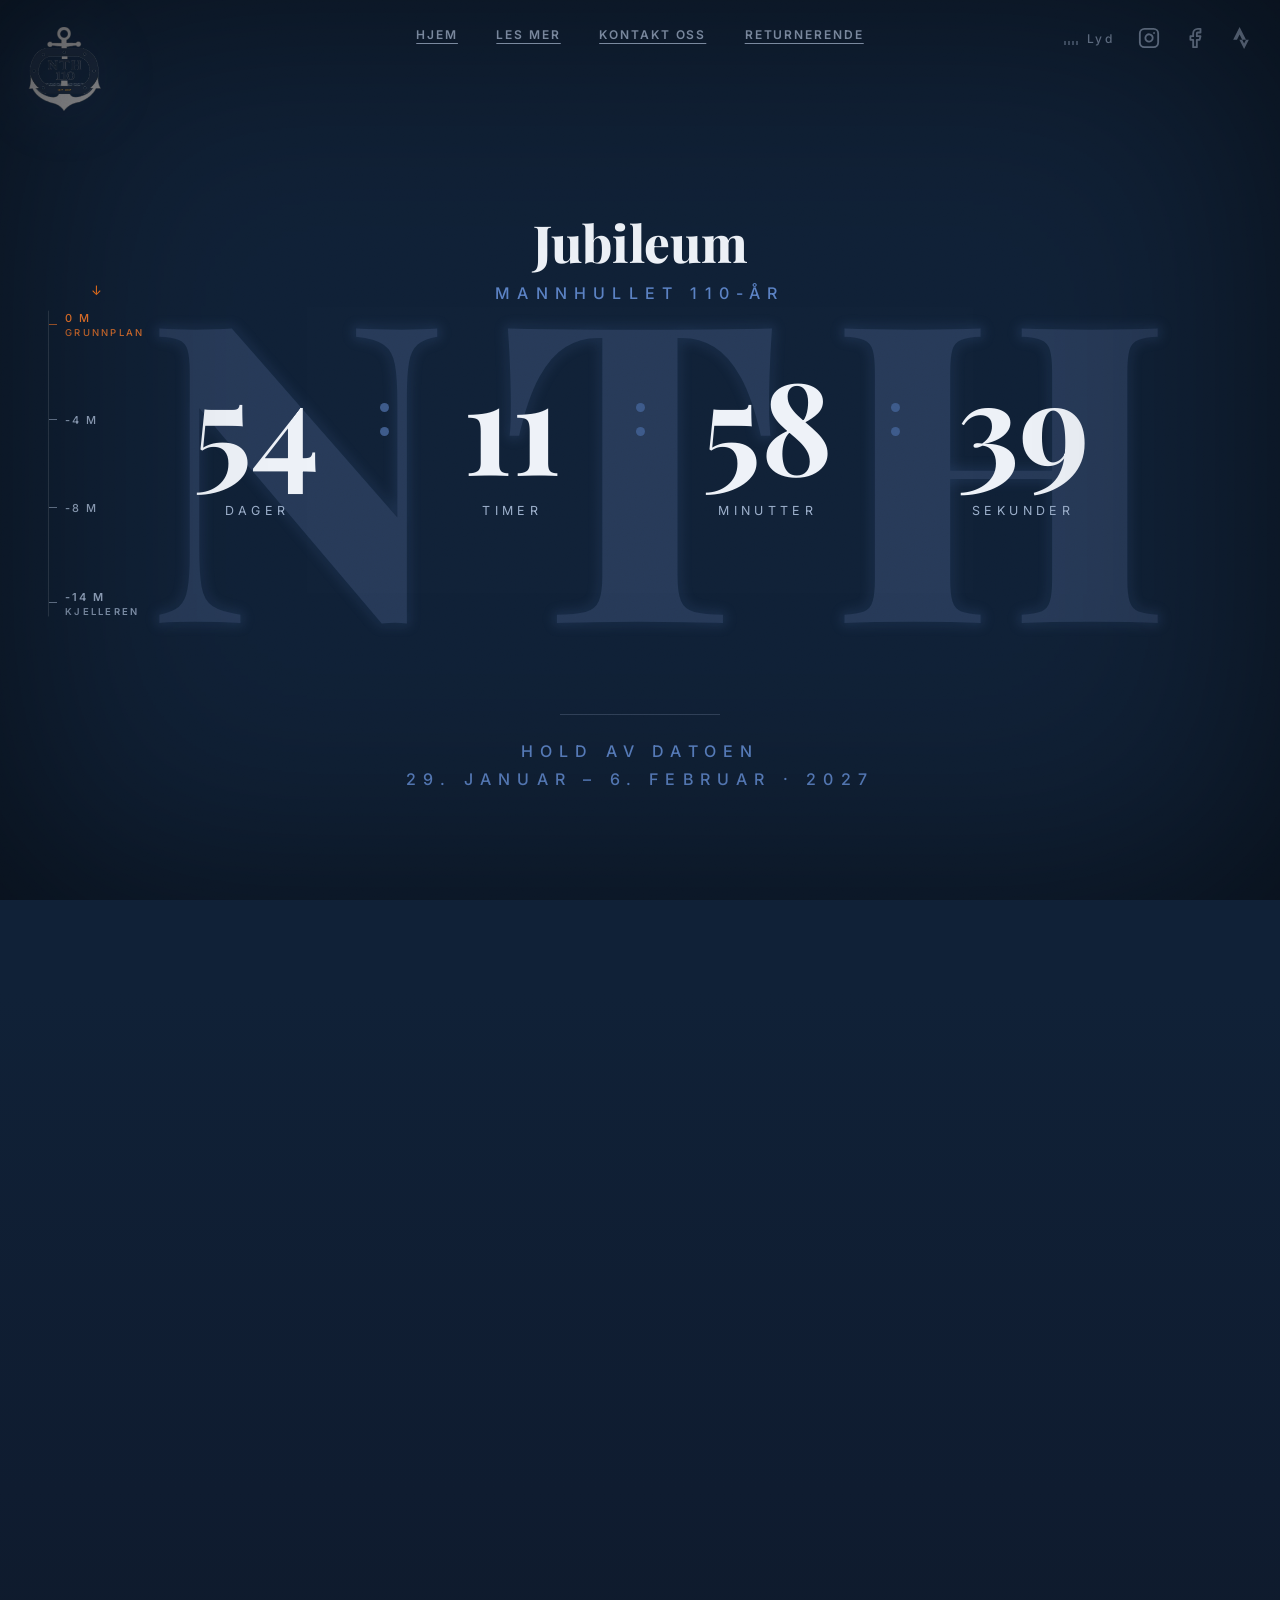
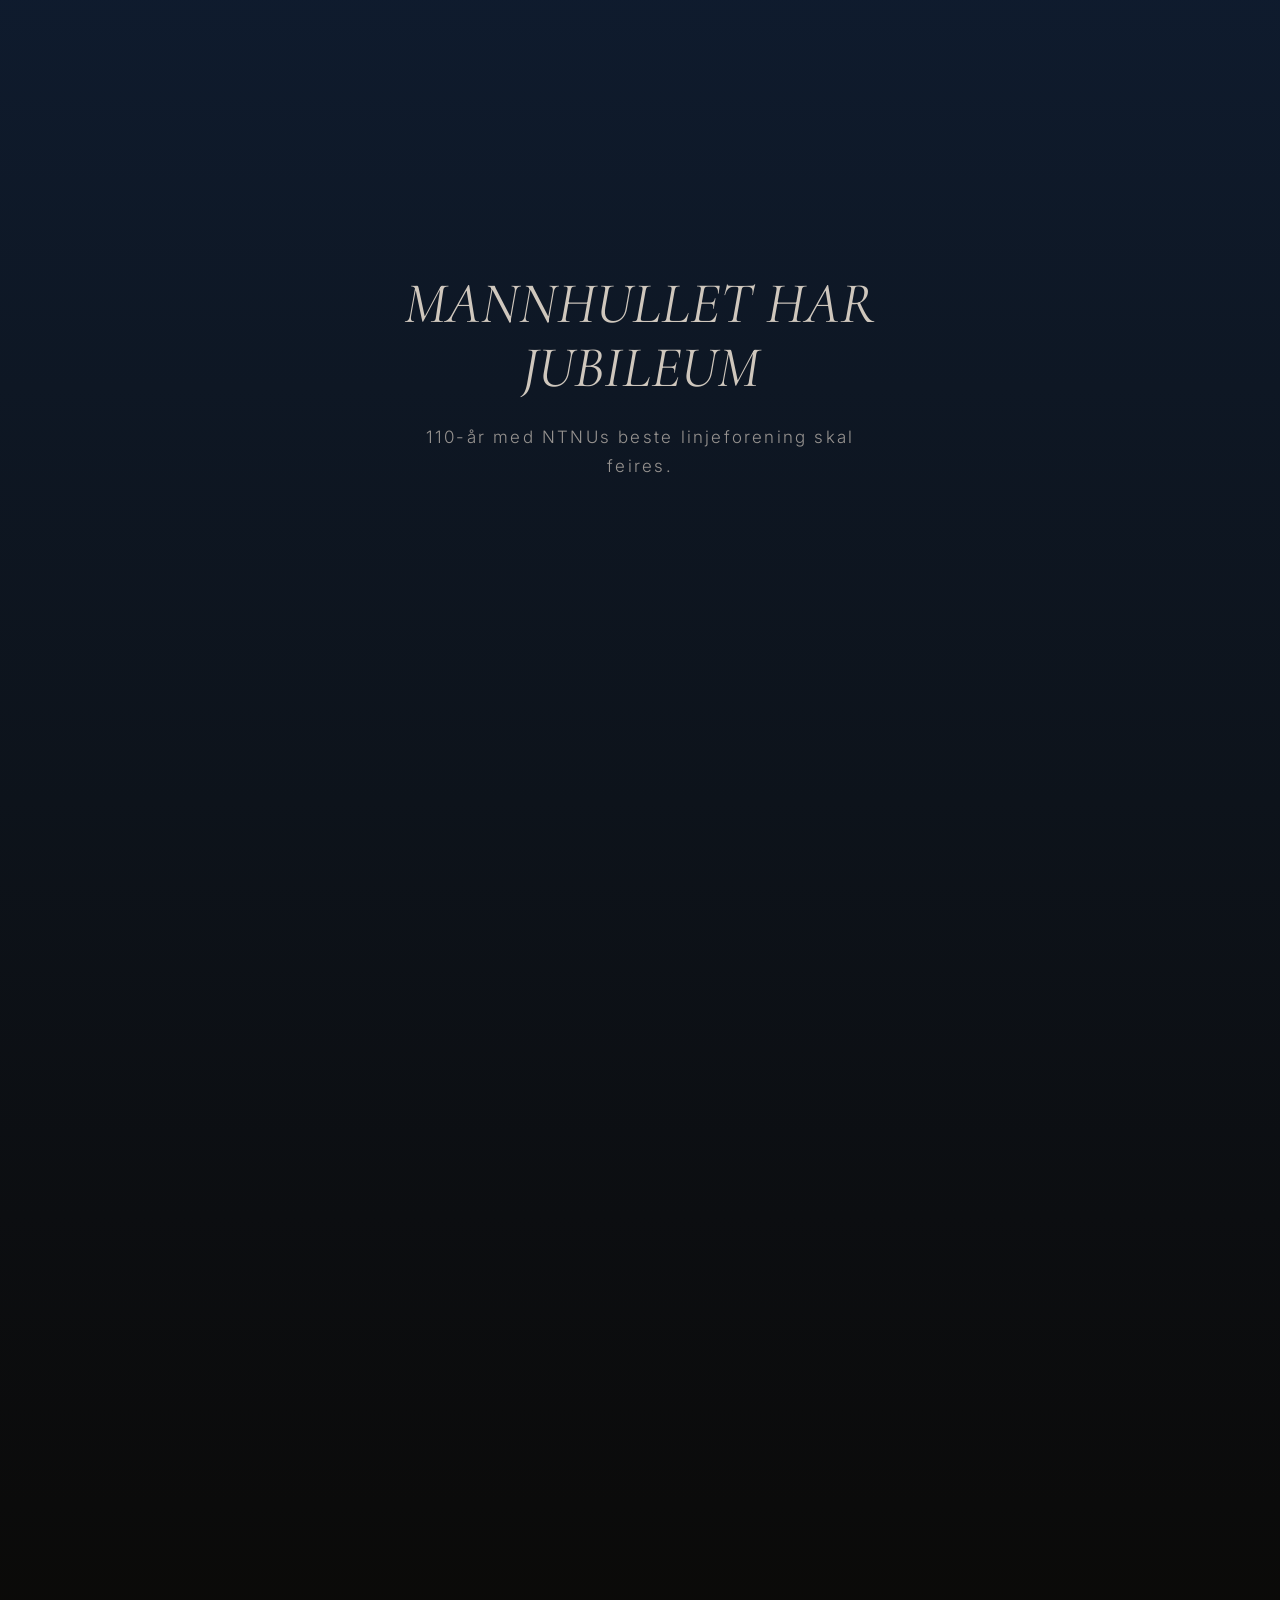
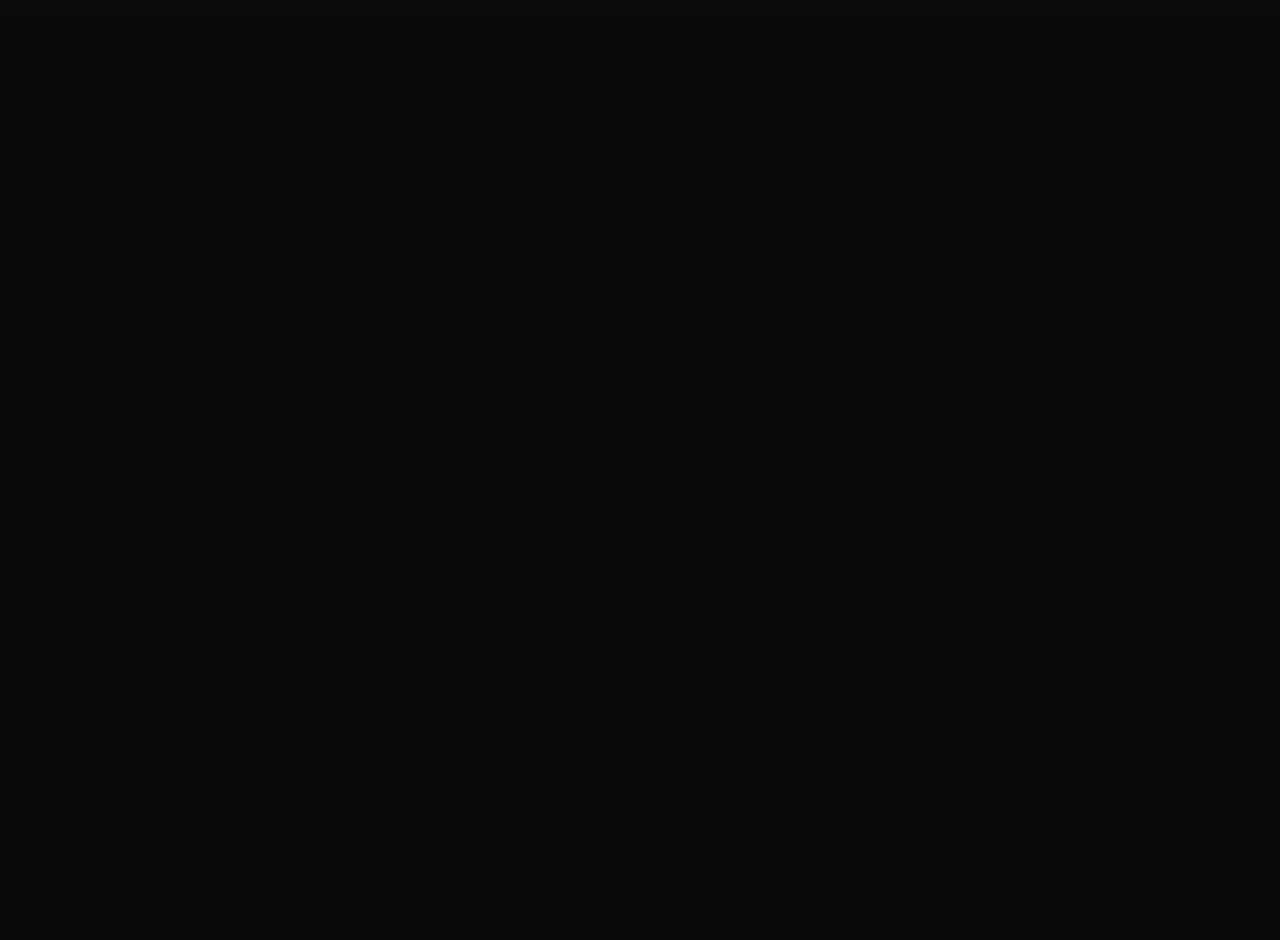
==== commit 7ad73eba: "Fixing positioning and picture" ====
--- a/index.html
+++ b/index.html
@@ -155,6 +155,6 @@
 <audio id="featuredAudio" preload="none" loop></audio>
 
 <script src="nav.js?v=1"></script>
-<script src="script.js?v=11"></script>
+<script src="script.js?v=12"></script>
 </body>
 </html>
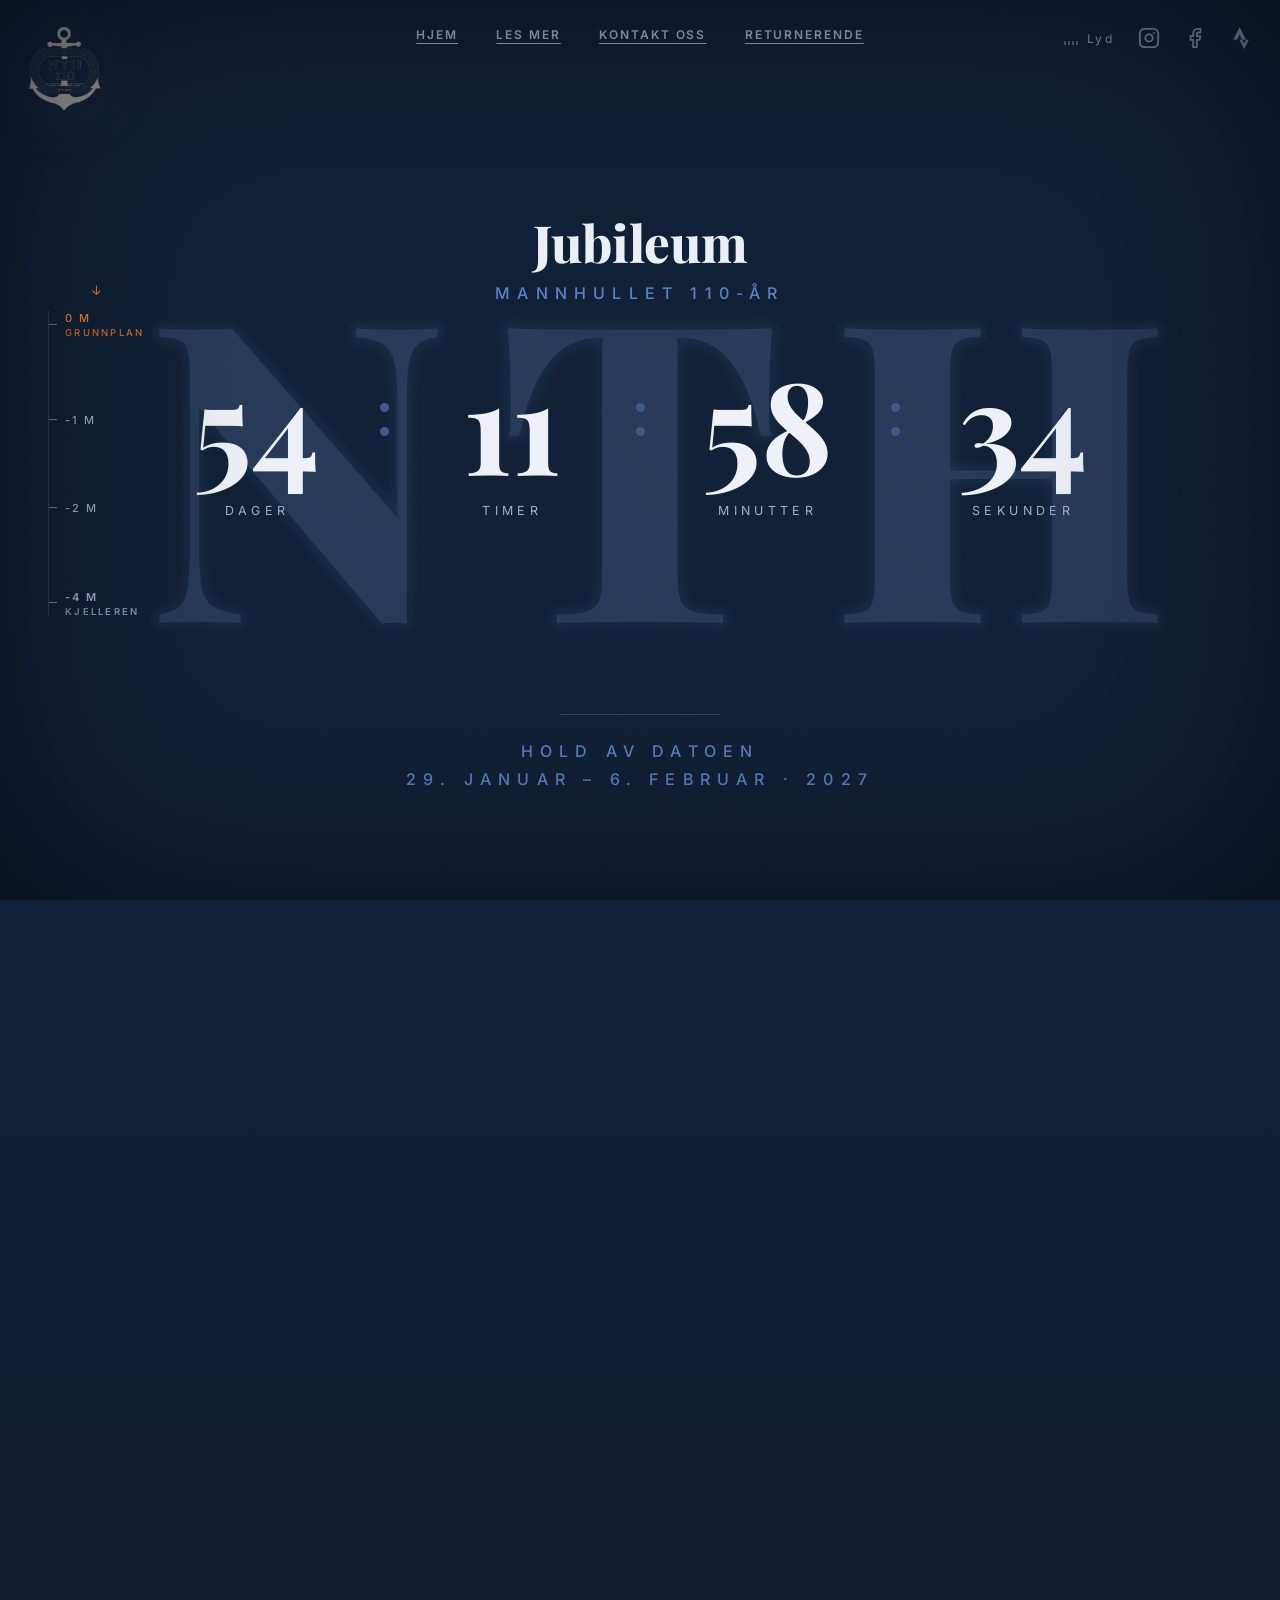
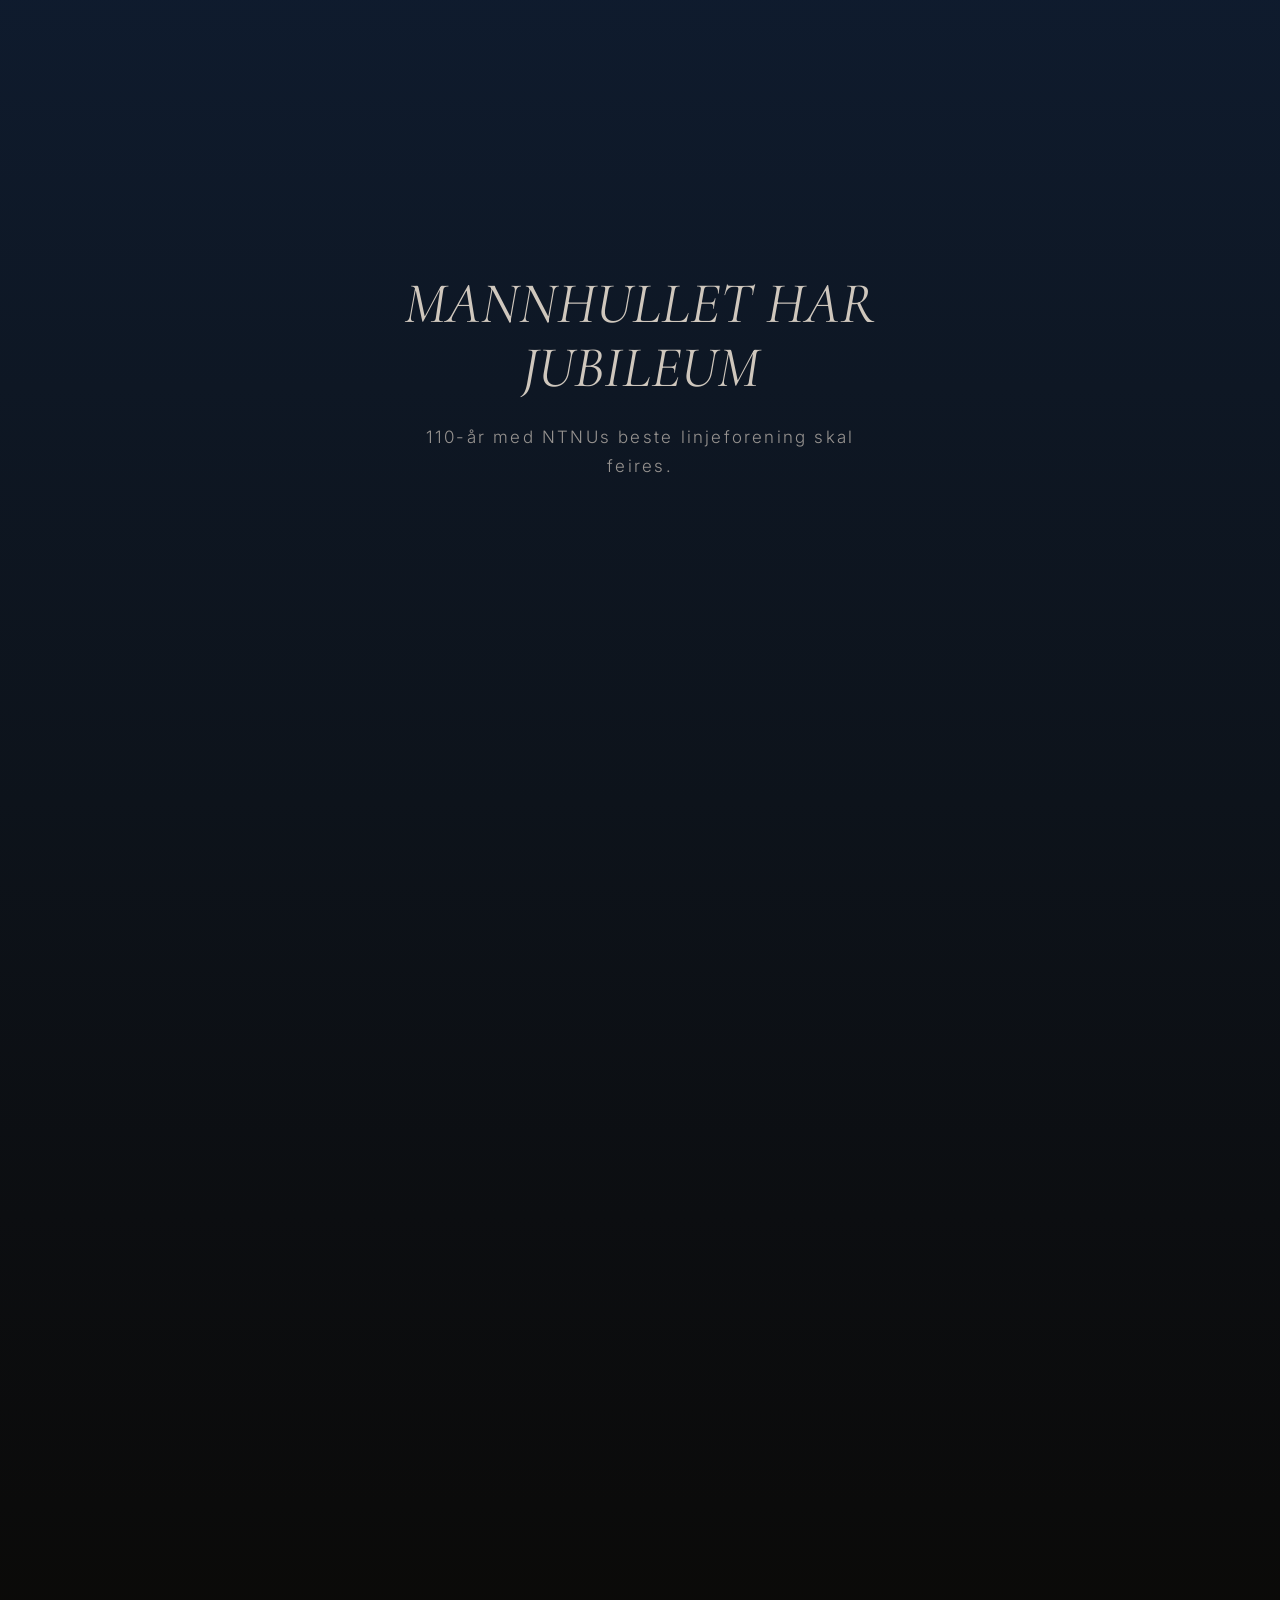
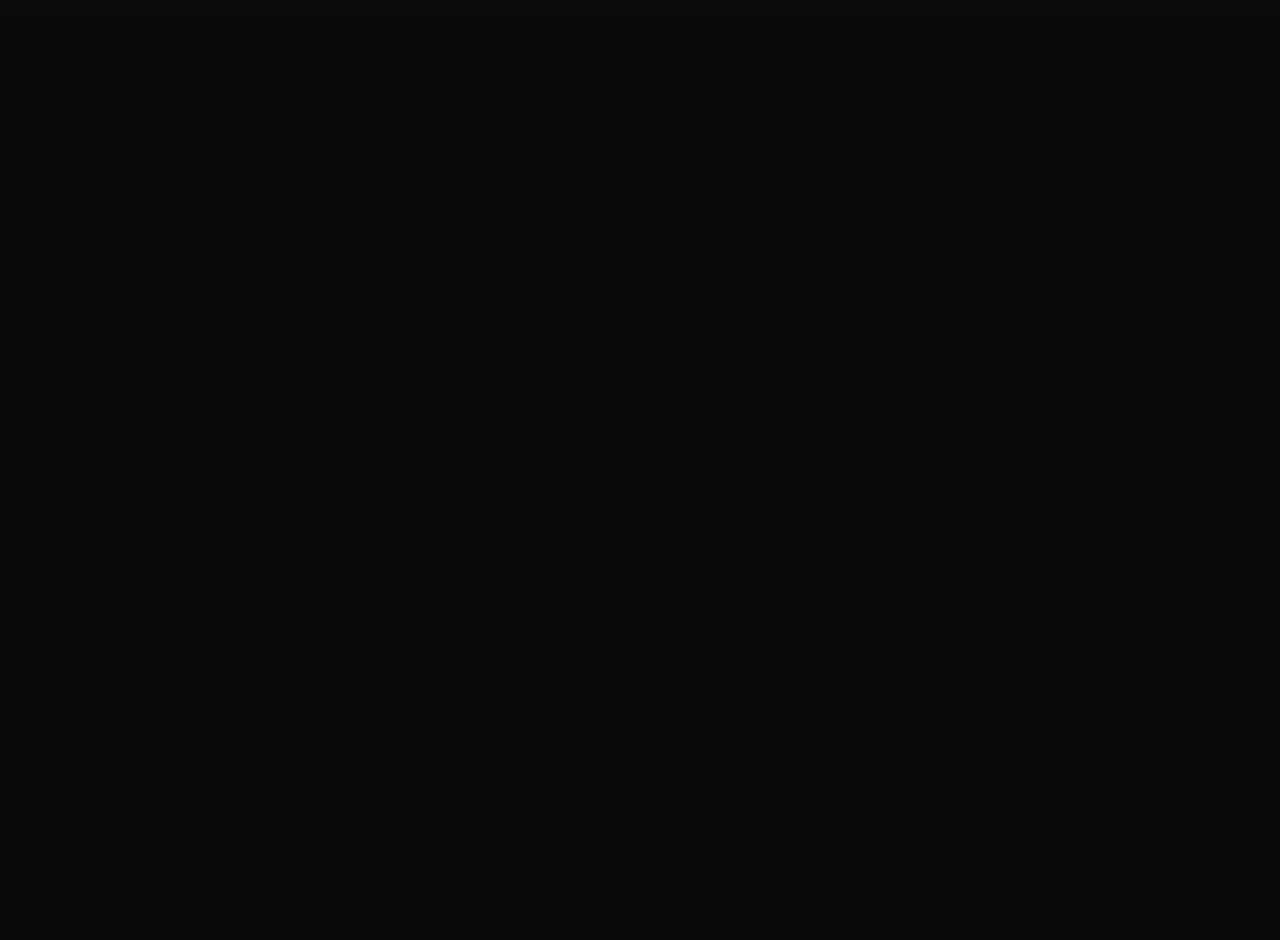
==== commit 60ac8e04: "Tuning music effect and elevation measurement" ====
--- a/index.html
+++ b/index.html
@@ -63,9 +63,9 @@
   <div class="depth-row">
     <ol class="depth-stops">
       <li class="depth-stop" style="--t:0"><span class="depth-stop-num">0 M</span><span class="depth-stop-name">Grunnplan</span></li>
-      <li class="depth-stop" style="--t:0.33"><span class="depth-stop-num">-4 M</span></li>
-      <li class="depth-stop" style="--t:0.66"><span class="depth-stop-num">-8 M</span></li>
-      <li class="depth-stop depth-stop--dest" style="--t:1"><span class="depth-stop-num">-14 M</span><span class="depth-stop-name">Kjelleren</span></li>
+      <li class="depth-stop" style="--t:0.33"><span class="depth-stop-num">-1 M</span></li>
+      <li class="depth-stop" style="--t:0.66"><span class="depth-stop-num">-2 M</span></li>
+      <li class="depth-stop depth-stop--dest" style="--t:1"><span class="depth-stop-num">-4 M</span><span class="depth-stop-name">Kjelleren</span></li>
     </ol>
     <div class="depth-line"><div class="depth-fill" id="depthFill"></div></div>
   </div>
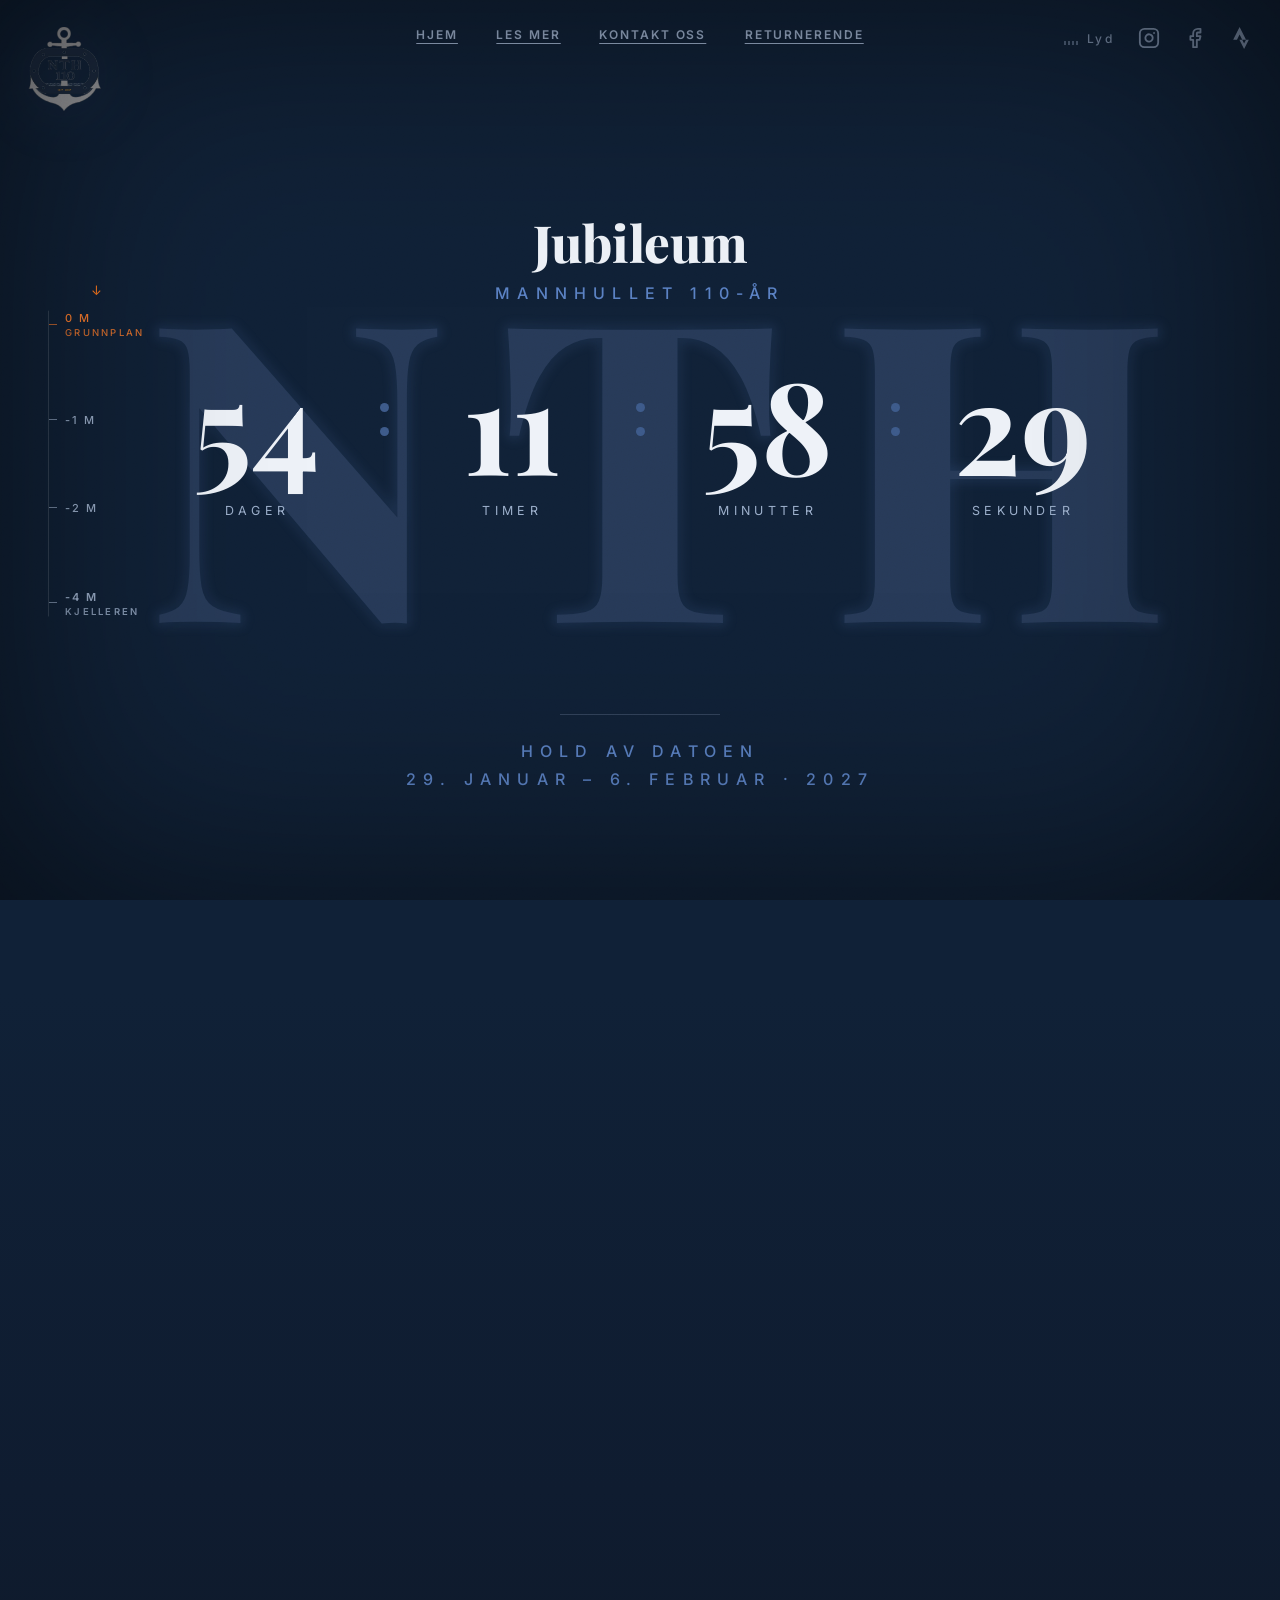
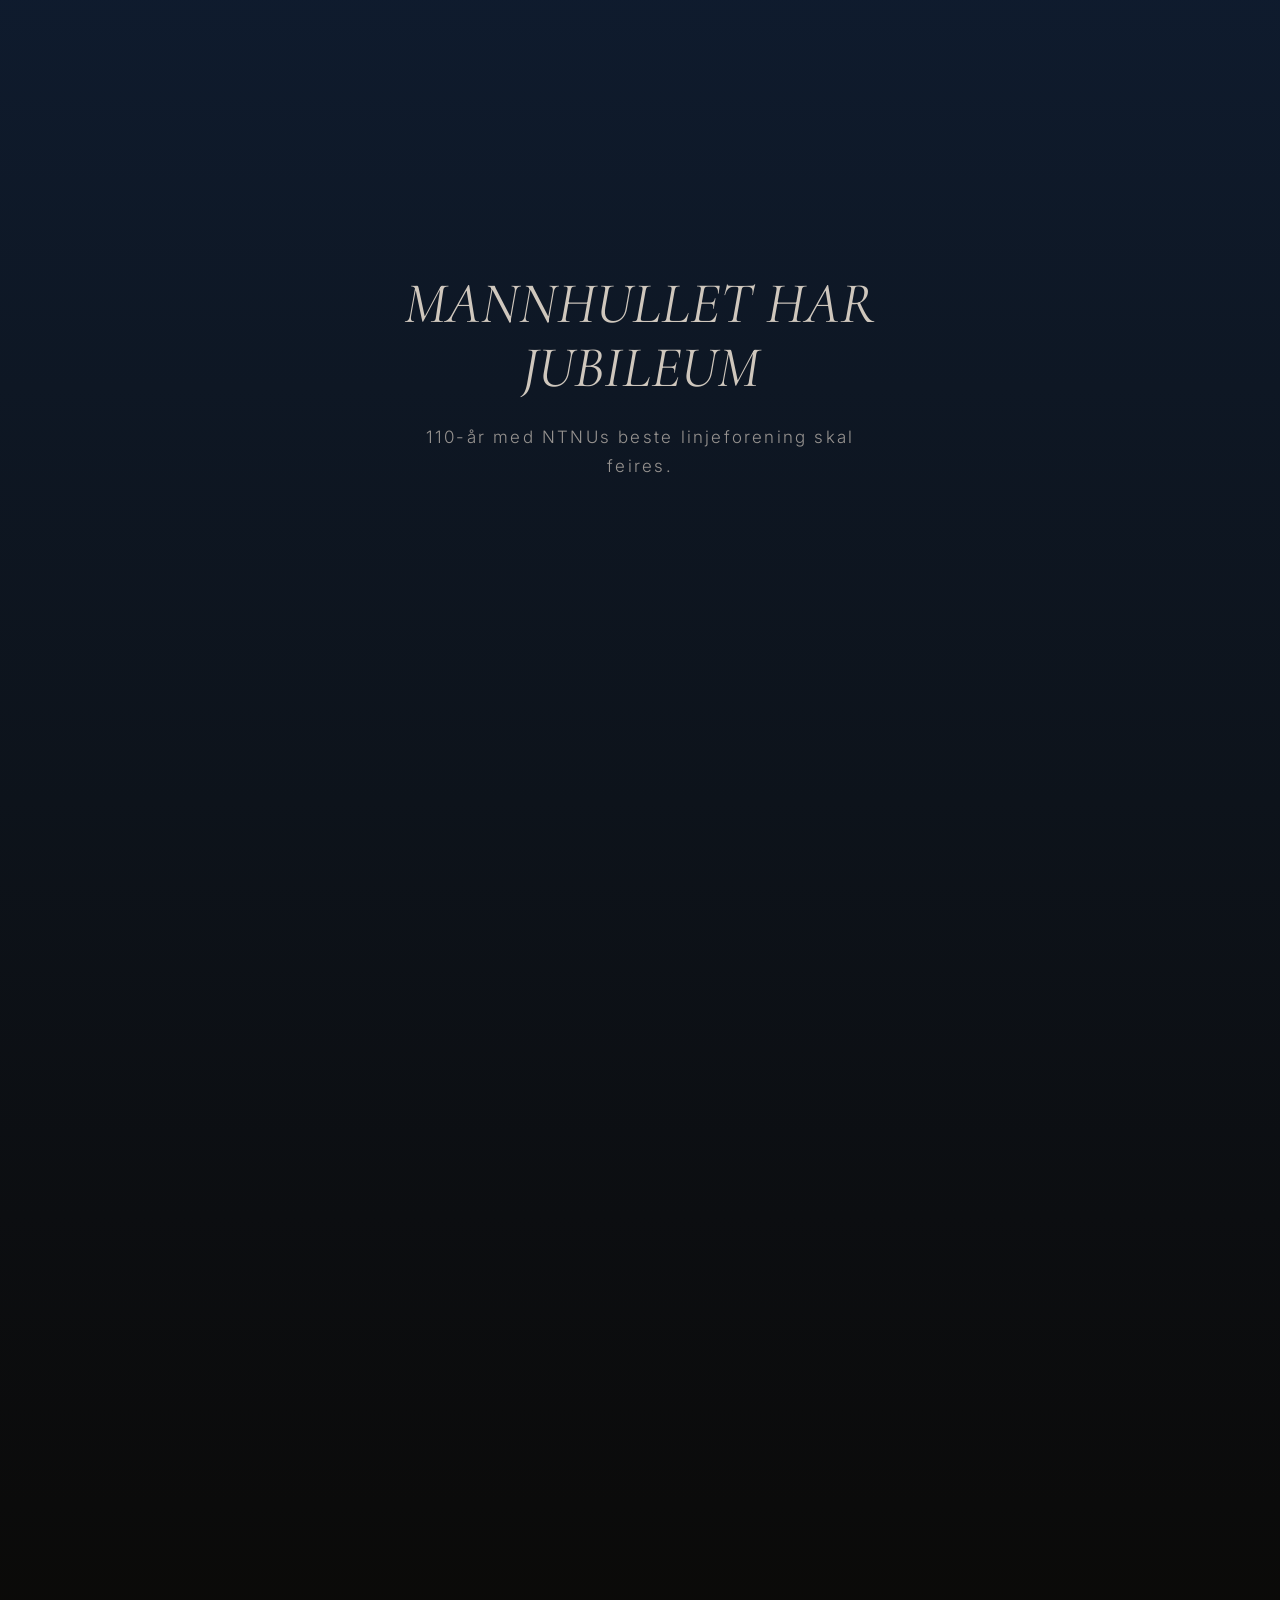
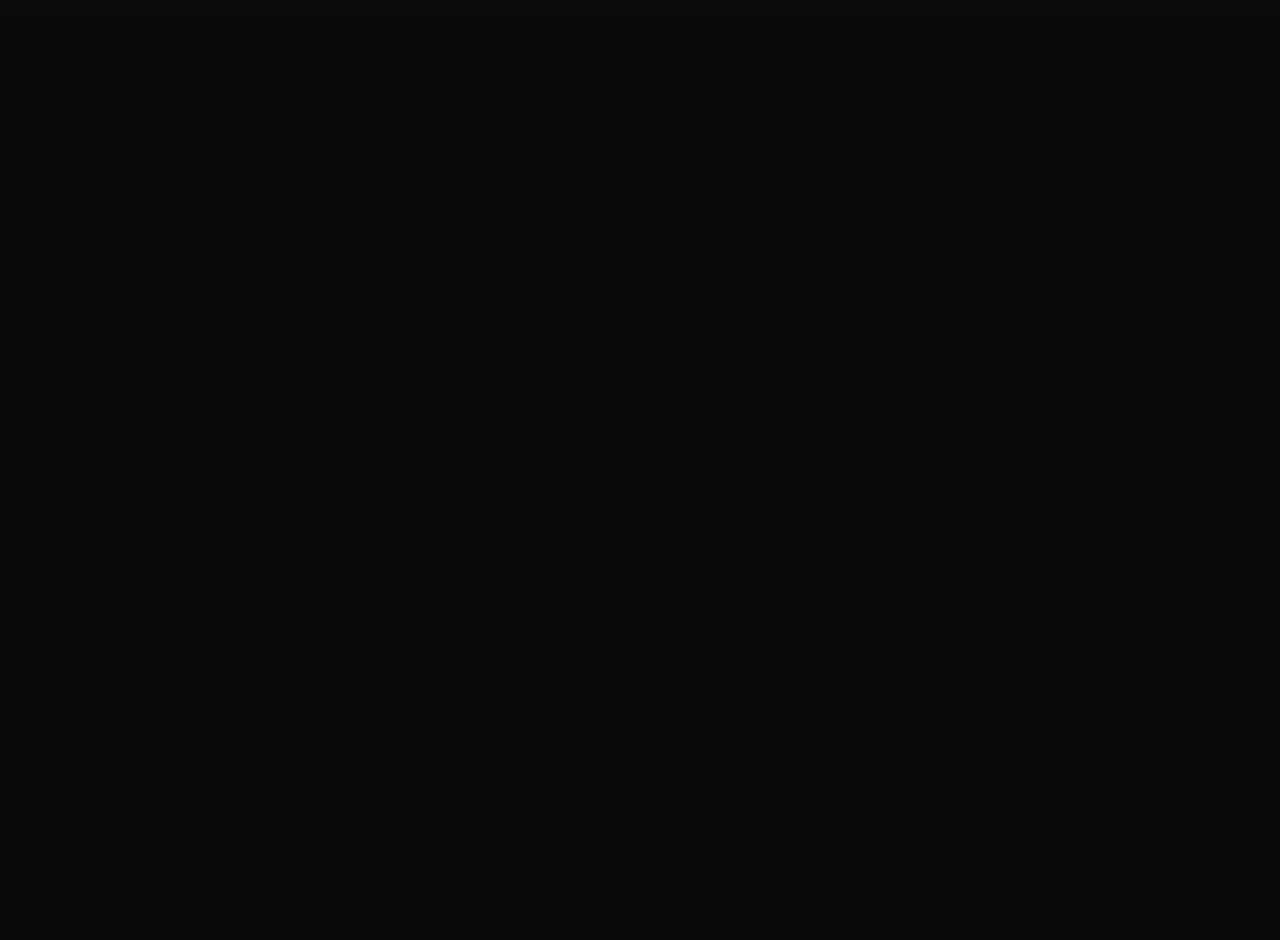
==== commit 098598d5: "Refactor mobile ladning" ====
--- a/index.html
+++ b/index.html
@@ -81,6 +81,7 @@
     <div class="watermark" aria-hidden="true"><span>NTH</span></div>
 
     <div class="content">
+      <img class="hero-logo" src="static/logo.png" alt="Mannhullet / NTH 110 år — 1917–2027">
       <h1 class="hero-title">Jubileum</h1>
       <p class="eyebrow">Mannhullet 110-år</p>
 
--- a/styles.css
+++ b/styles.css
@@ -130,6 +130,13 @@
   width: 100%; max-width: 1200px;
 }
 
+/* mobile-only stand-in for the fixed corner .header-logo (background.css) —
+   hidden here by default so it never renders on desktop; shown and enlarged
+   in its place at the top of the hero stack below <=600px, where
+   .header-logo itself is hidden and .sound-toggle takes over its corner
+   spot instead (see that query further down). */
+.hero-logo { display: none; }
+
 .hero-title {
   font-family: var(--display); font-weight: 800;
   font-size: clamp(1.9rem, 5vw, 3.2rem);
@@ -180,11 +187,13 @@
    use the same fixed top nav, not just this page. */
 
 /* ---- Entrance fade — same choreography as the countdown reference page ---- */
-.hero-title, .eyebrow, .countdown, .footer, .header-logo, .header-nav, .corner-right {
+.hero-logo, .hero-title, .eyebrow, .countdown, .footer, .header-logo, .header-nav, .corner-right {
   opacity: 0;
   animation: fadeUp 0.9s ease forwards;
 }
 .header-logo, .header-nav, .corner-right { animation-delay: 0.2s; }
+/* .hero-logo leads the stack (no delay override — 0s, same as the base
+   rule) so it fades in first, ahead of the title, on mobile. */
 .hero-title { animation-delay: 0.1s; }
 .eyebrow { animation-delay: 0.2s; }
 .countdown { animation-delay: 0.4s; }
@@ -431,6 +440,35 @@
 
 /* ---- Mobile tweaks (matches the countdown reference page) ---- */
 @media (max-width: 600px) {
+  /* The corner .header-logo (background.css) moves into the hero stack
+     here instead — bigger, sitting where "Jubileum" used to start, which
+     also pushes the title/eyebrow/countdown/watermark down a bit for free
+     (see the .hero-logo comment above .hero-title for why: growing .content
+     from the top shifts its flex-centered midpoint, and everything below
+     it, down by roughly half of .hero-logo's own height). .sound-toggle
+     takes over the vacated corner spot, using .header-logo's exact
+     top/left formula (background.css) so Lyd lands right where the logo
+     used to sit. */
+  .header-logo { display: none; }
+  .hero-logo {
+    display: inline-block;
+    width: clamp(100px, 30vw, 170px);
+    height: auto;
+    margin-bottom: 1.5rem;
+    filter: drop-shadow(0 0 30px rgba(91, 130, 196, 0.18));
+  }
+  /* combines with .watermark's own translateX(0.044em) optical-centering
+     correction (background.css) rather than overwriting it — a bare
+     translateY here would silently drop that fix. */
+  .watermark { transform: translateX(0.044em) translateY(4.5rem); }
+
+  .sound-toggle {
+    position: fixed;
+    top: calc(clamp(0.9rem, 3vh, 1.75rem) + env(safe-area-inset-top, 0px));
+    left: calc(clamp(0.9rem, 3vw, 1.75rem) + env(safe-area-inset-left, 0px));
+    z-index: 5;
+  }
+
   .separator span { width: 6px; height: 6px; }
   .separator { gap: 0.6rem; }
   .countdown { margin-bottom: 3rem; }
@@ -498,7 +536,7 @@
   .floor--cellar { min-height: 50dvh; }
   .hot-dot::before, .sound-bars i, .grain { animation: none !important; }
   .hot-dot::before { opacity: 0.3; transform: translate(-50%, -50%) scale(1); }
-  .hero-title, .eyebrow, .countdown, .footer, .header-logo, .header-nav, .nav-toggle, .corner-right {
+  .hero-logo, .hero-title, .eyebrow, .countdown, .footer, .header-logo, .header-nav, .nav-toggle, .corner-right {
     animation: none;
     opacity: 1;
   }
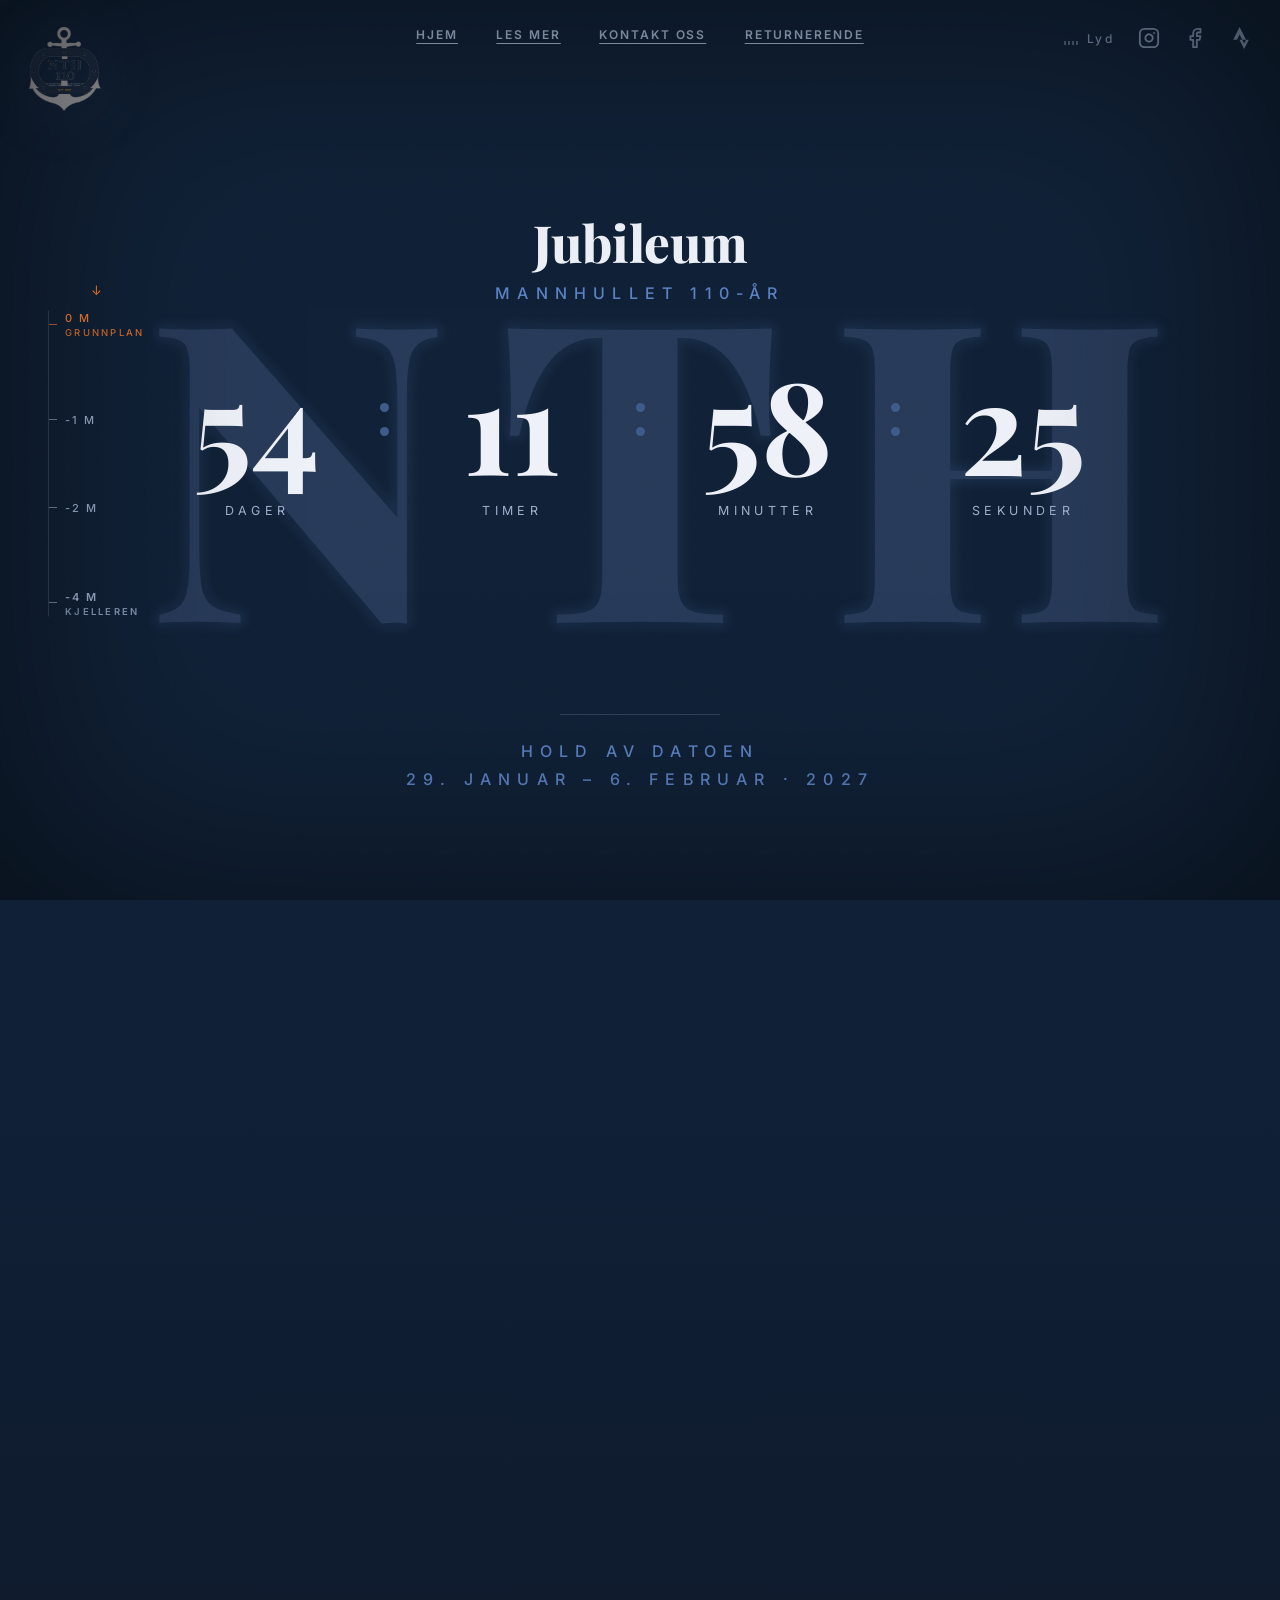
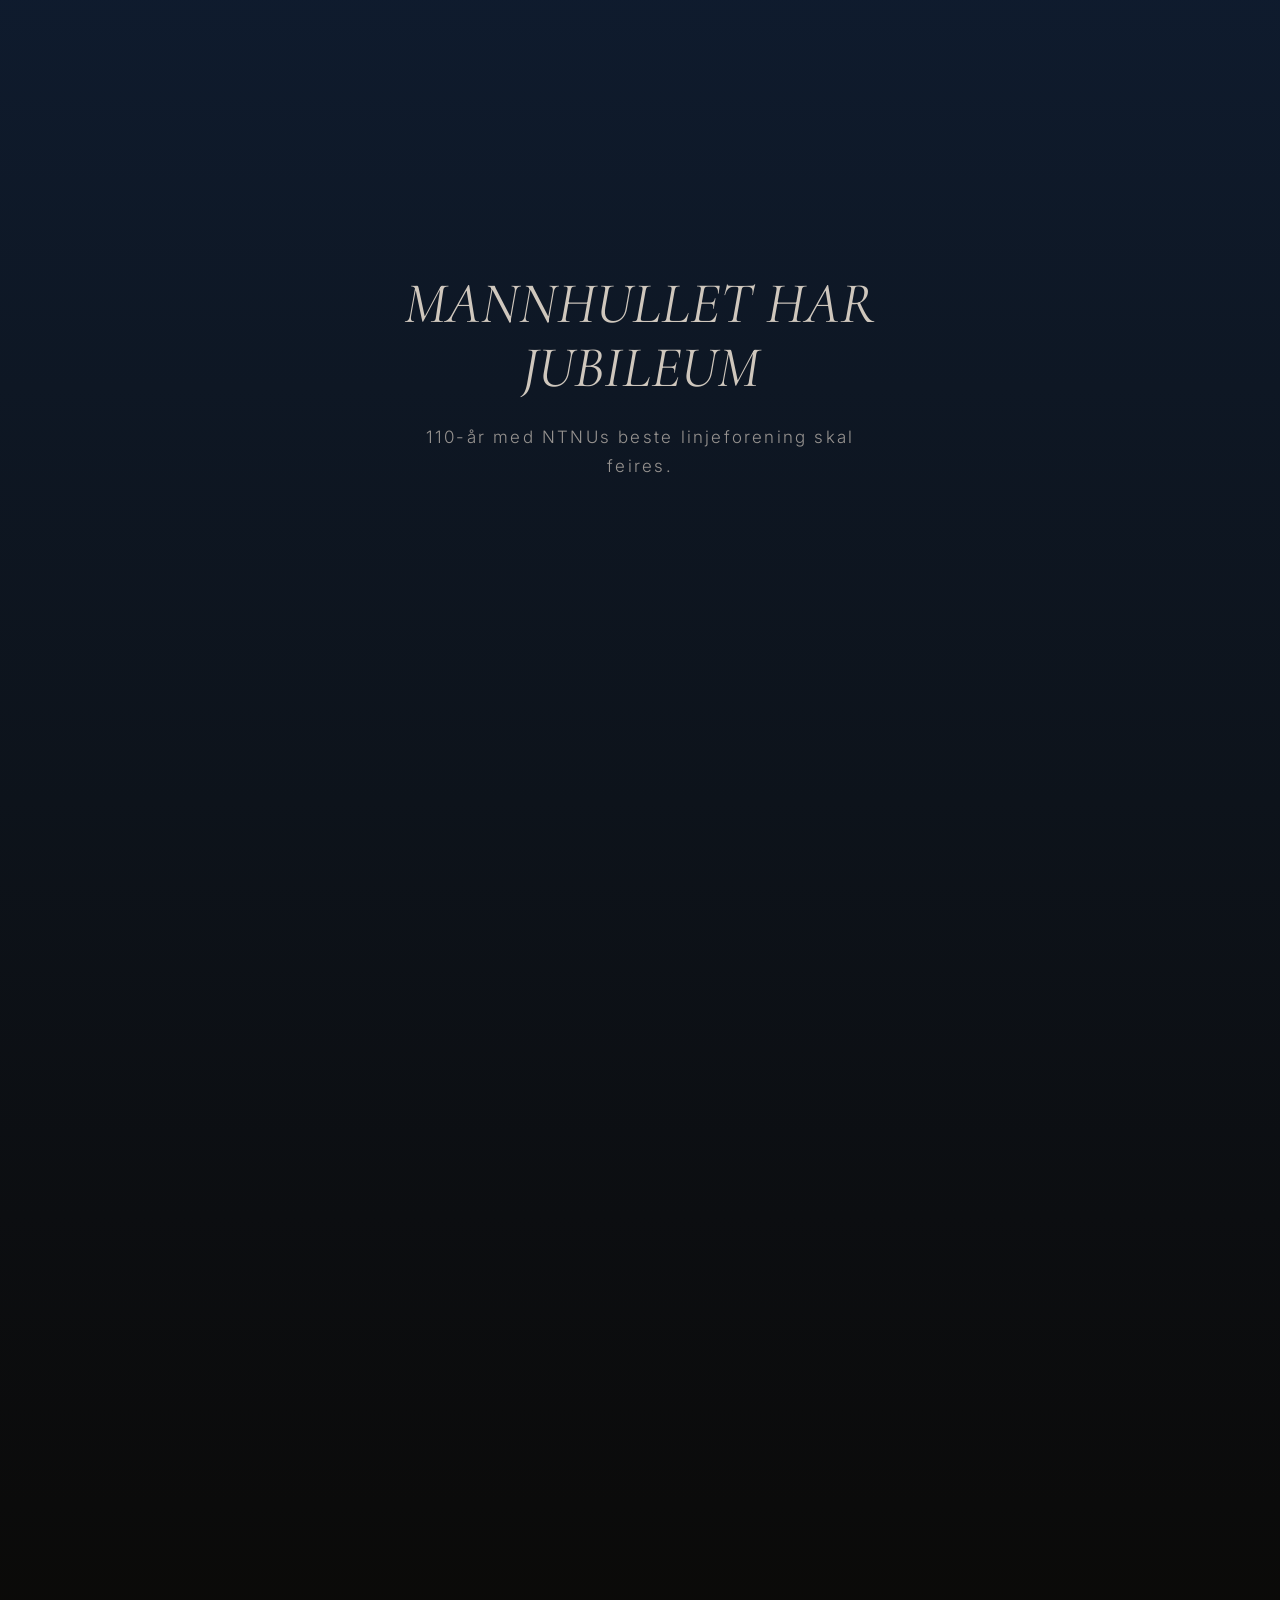
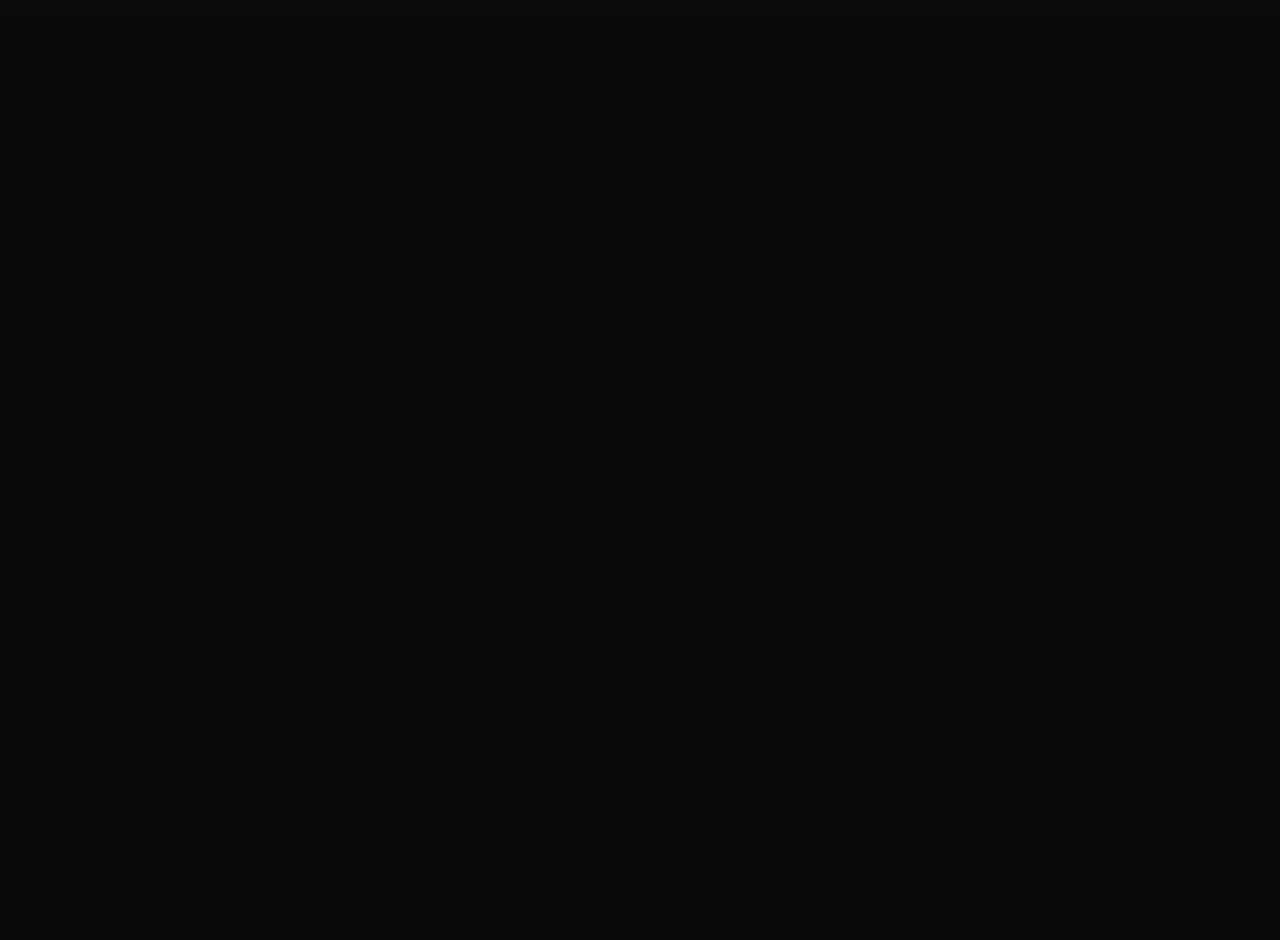
==== commit aa2147ba: "lyd correction" ====
--- a/index.html
+++ b/index.html
@@ -13,7 +13,7 @@
 <link href="https://fonts.googleapis.com/css2?family=Cormorant+Garamond:ital,wght@0,300;0,400;0,500;1,300&family=Inter:wght@300;400;500;600&family=Playfair+Display:wght@700;800&display=swap" rel="stylesheet" />
 
 <link rel="stylesheet" href="background.css?v=9" />
-<link rel="stylesheet" href="styles.css?v=19" />
+<link rel="stylesheet" href="styles.css?v=20" />
 </head>
 <body>
 
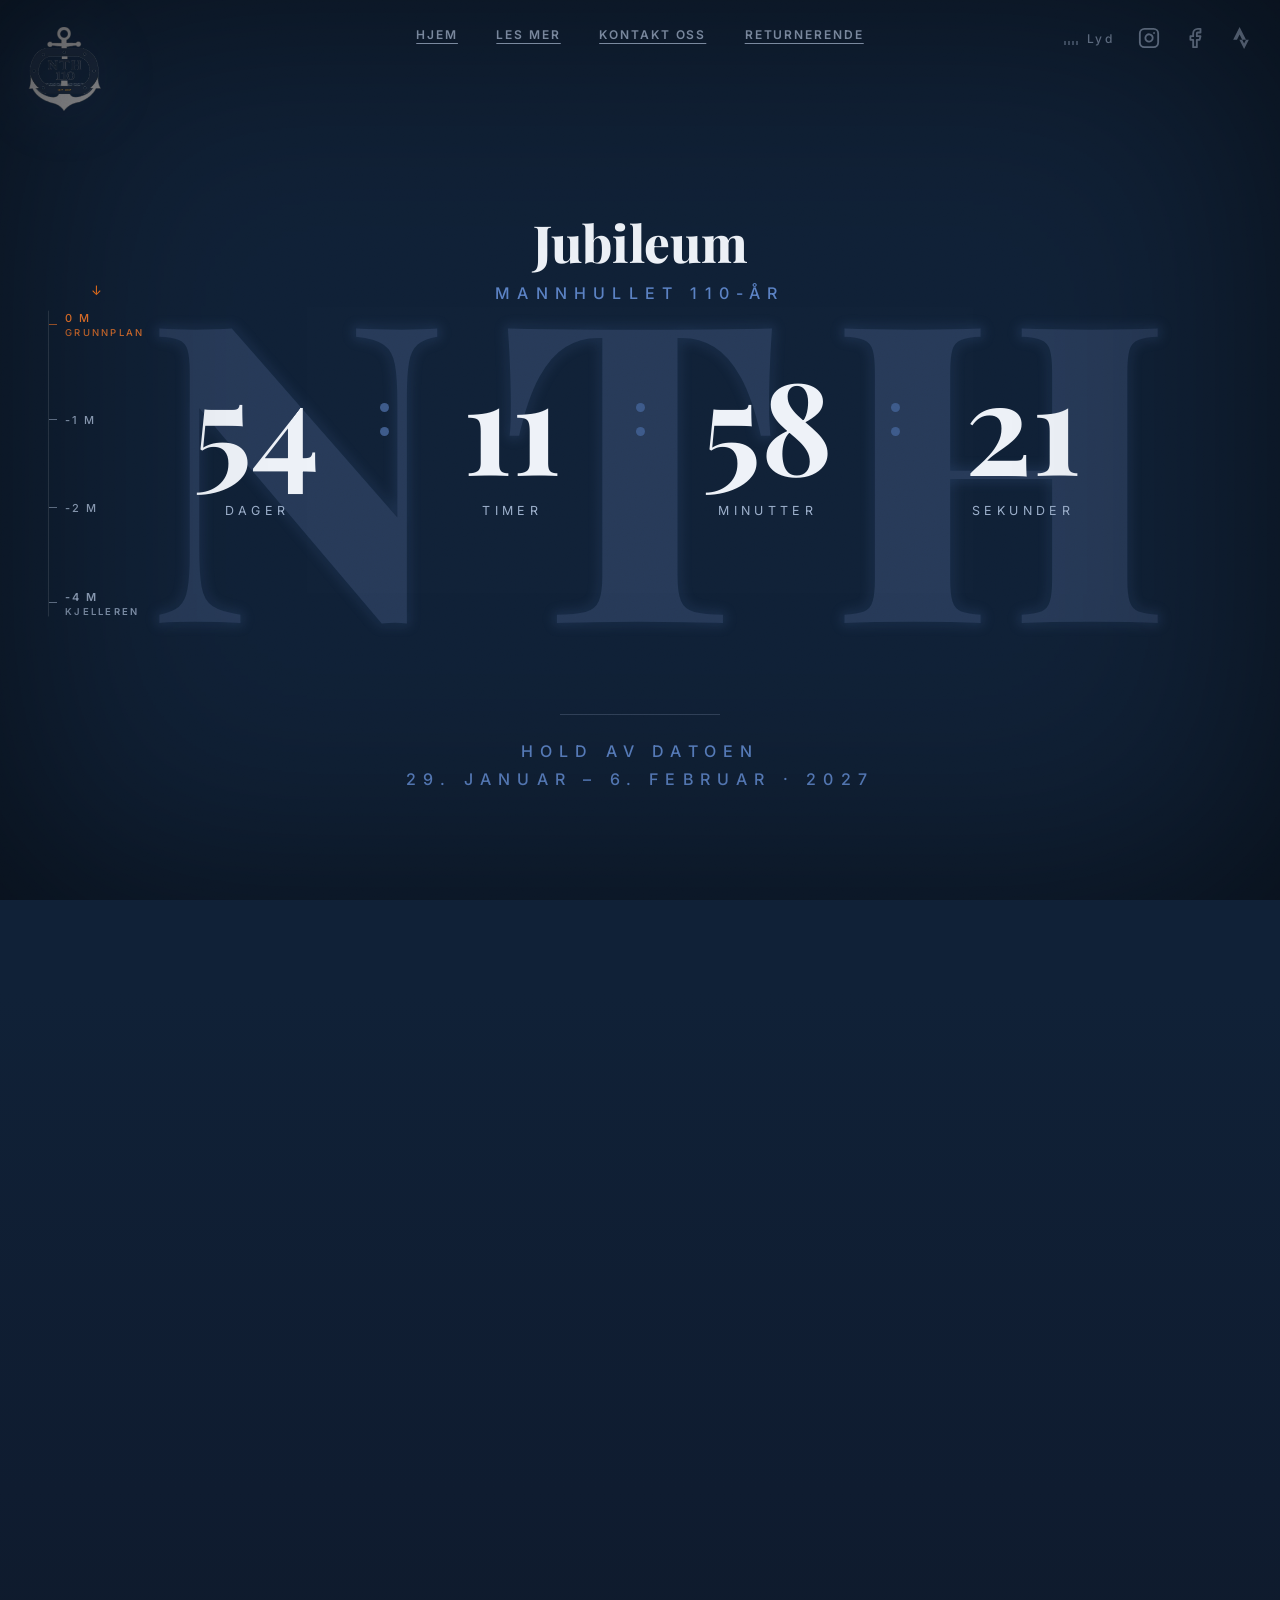
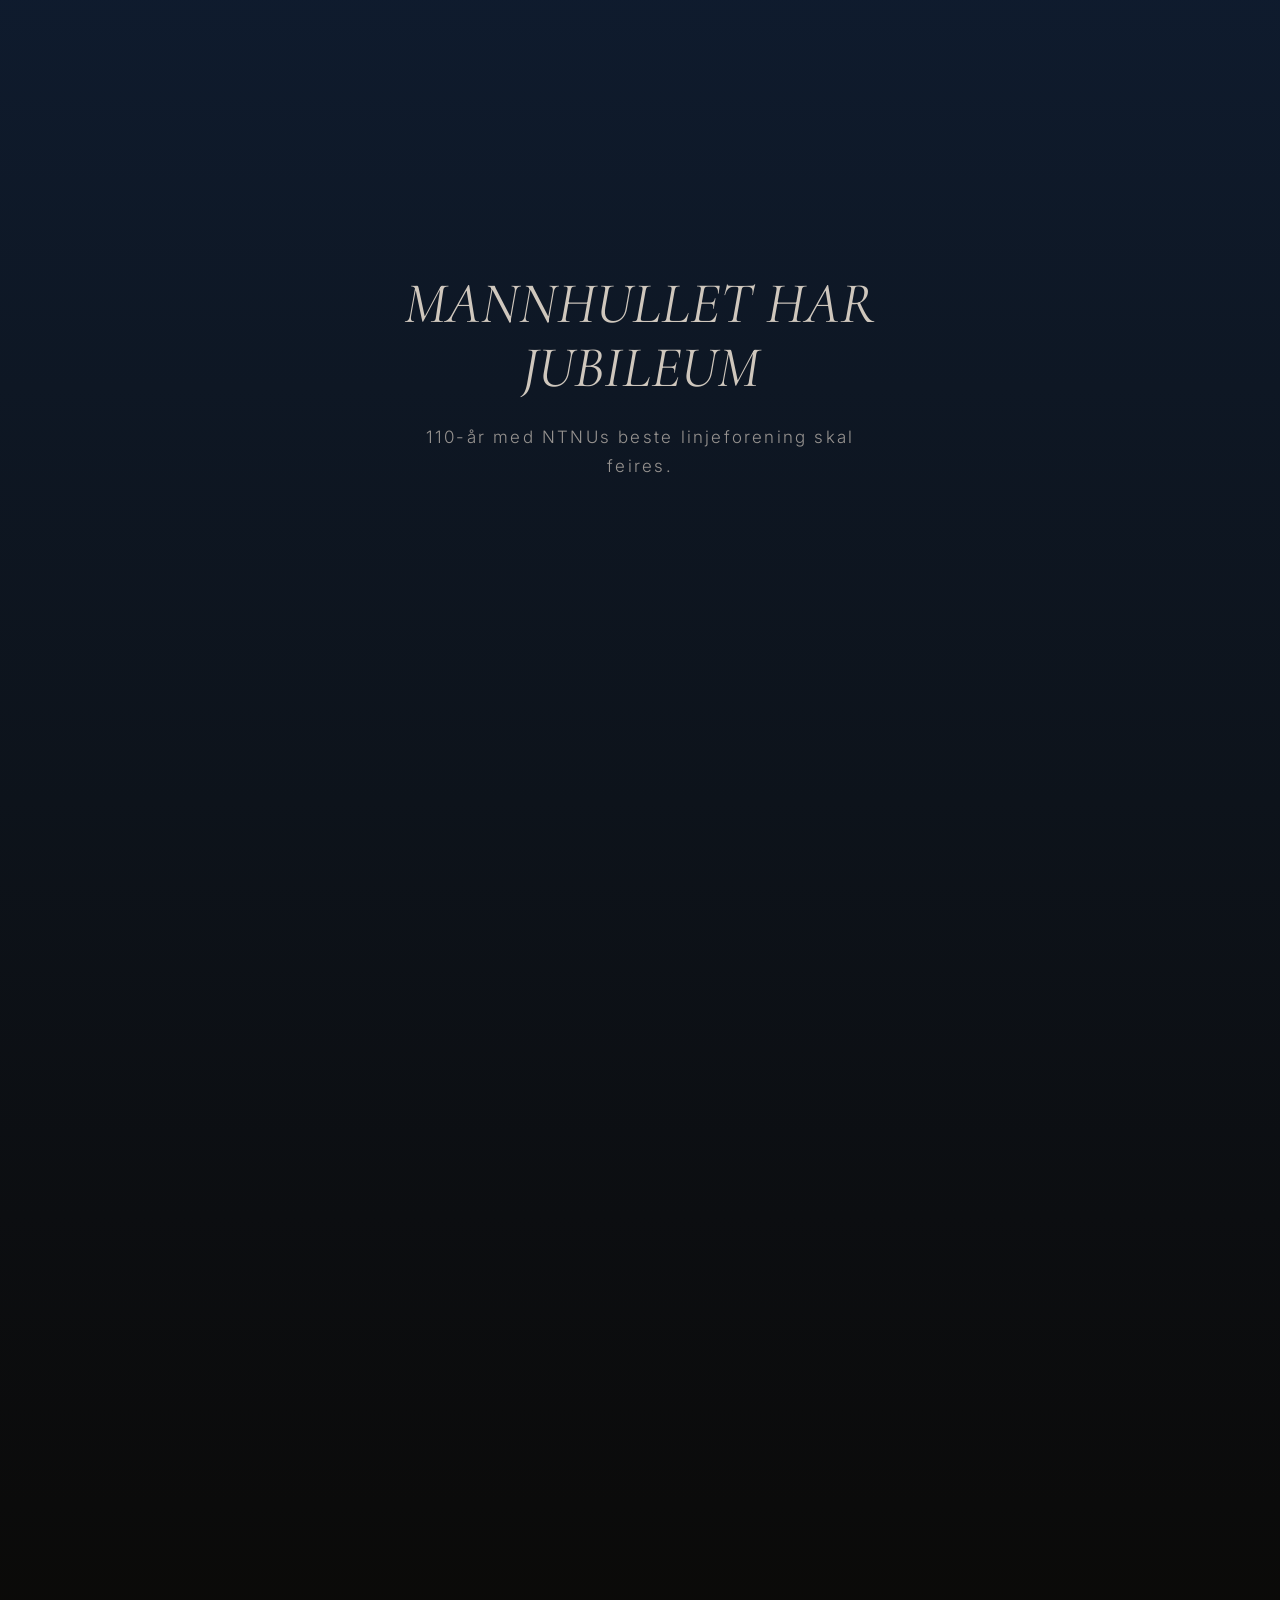
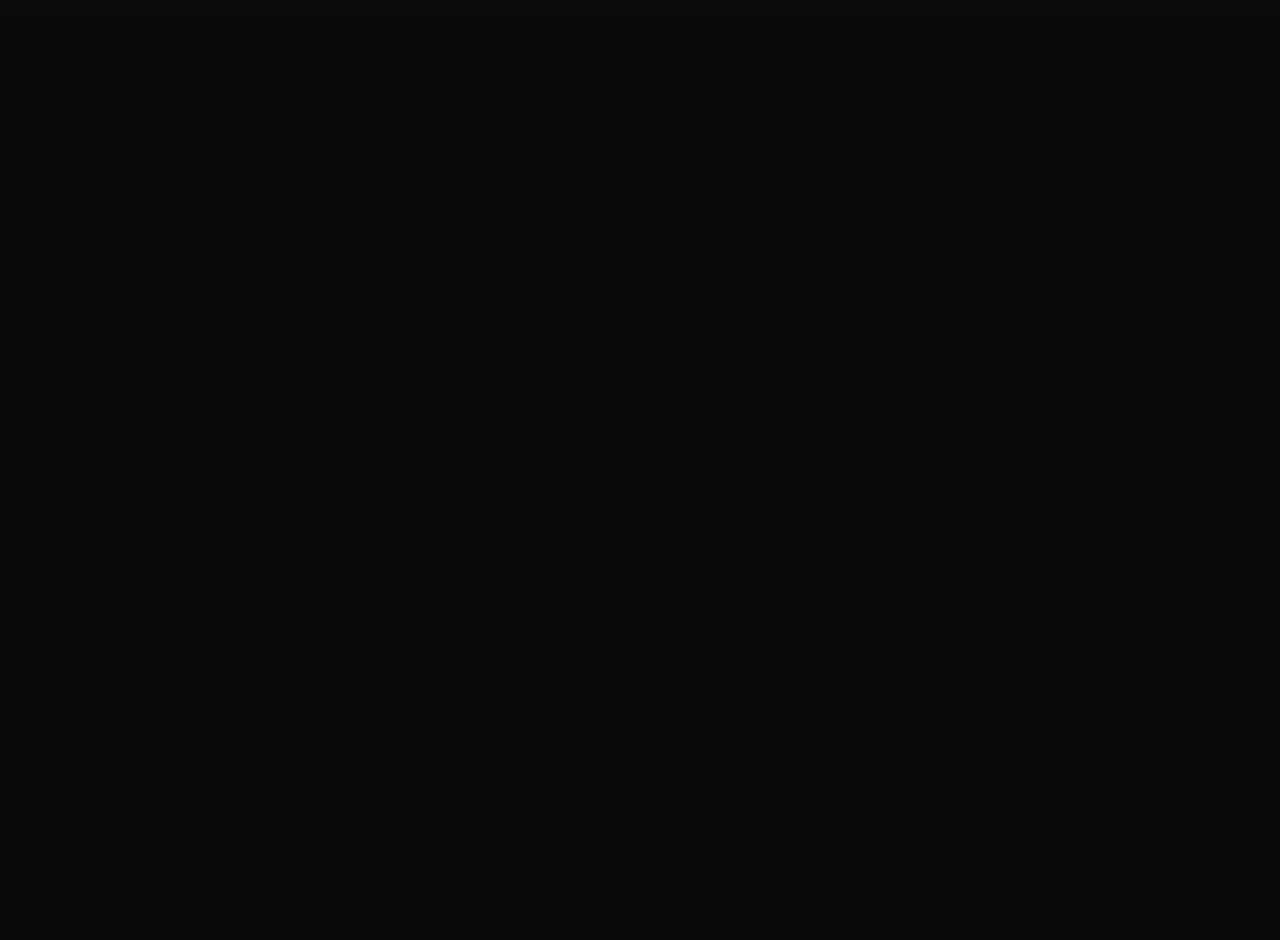
==== commit 72ac3aa1: "Fixing lyd position" ====
--- a/index.html
+++ b/index.html
@@ -13,7 +13,7 @@
 <link href="https://fonts.googleapis.com/css2?family=Cormorant+Garamond:ital,wght@0,300;0,400;0,500;1,300&family=Inter:wght@300;400;500;600&family=Playfair+Display:wght@700;800&display=swap" rel="stylesheet" />
 
 <link rel="stylesheet" href="background.css?v=9" />
-<link rel="stylesheet" href="styles.css?v=20" />
+<link rel="stylesheet" href="styles.css?v=21" />
 </head>
 <body>
 
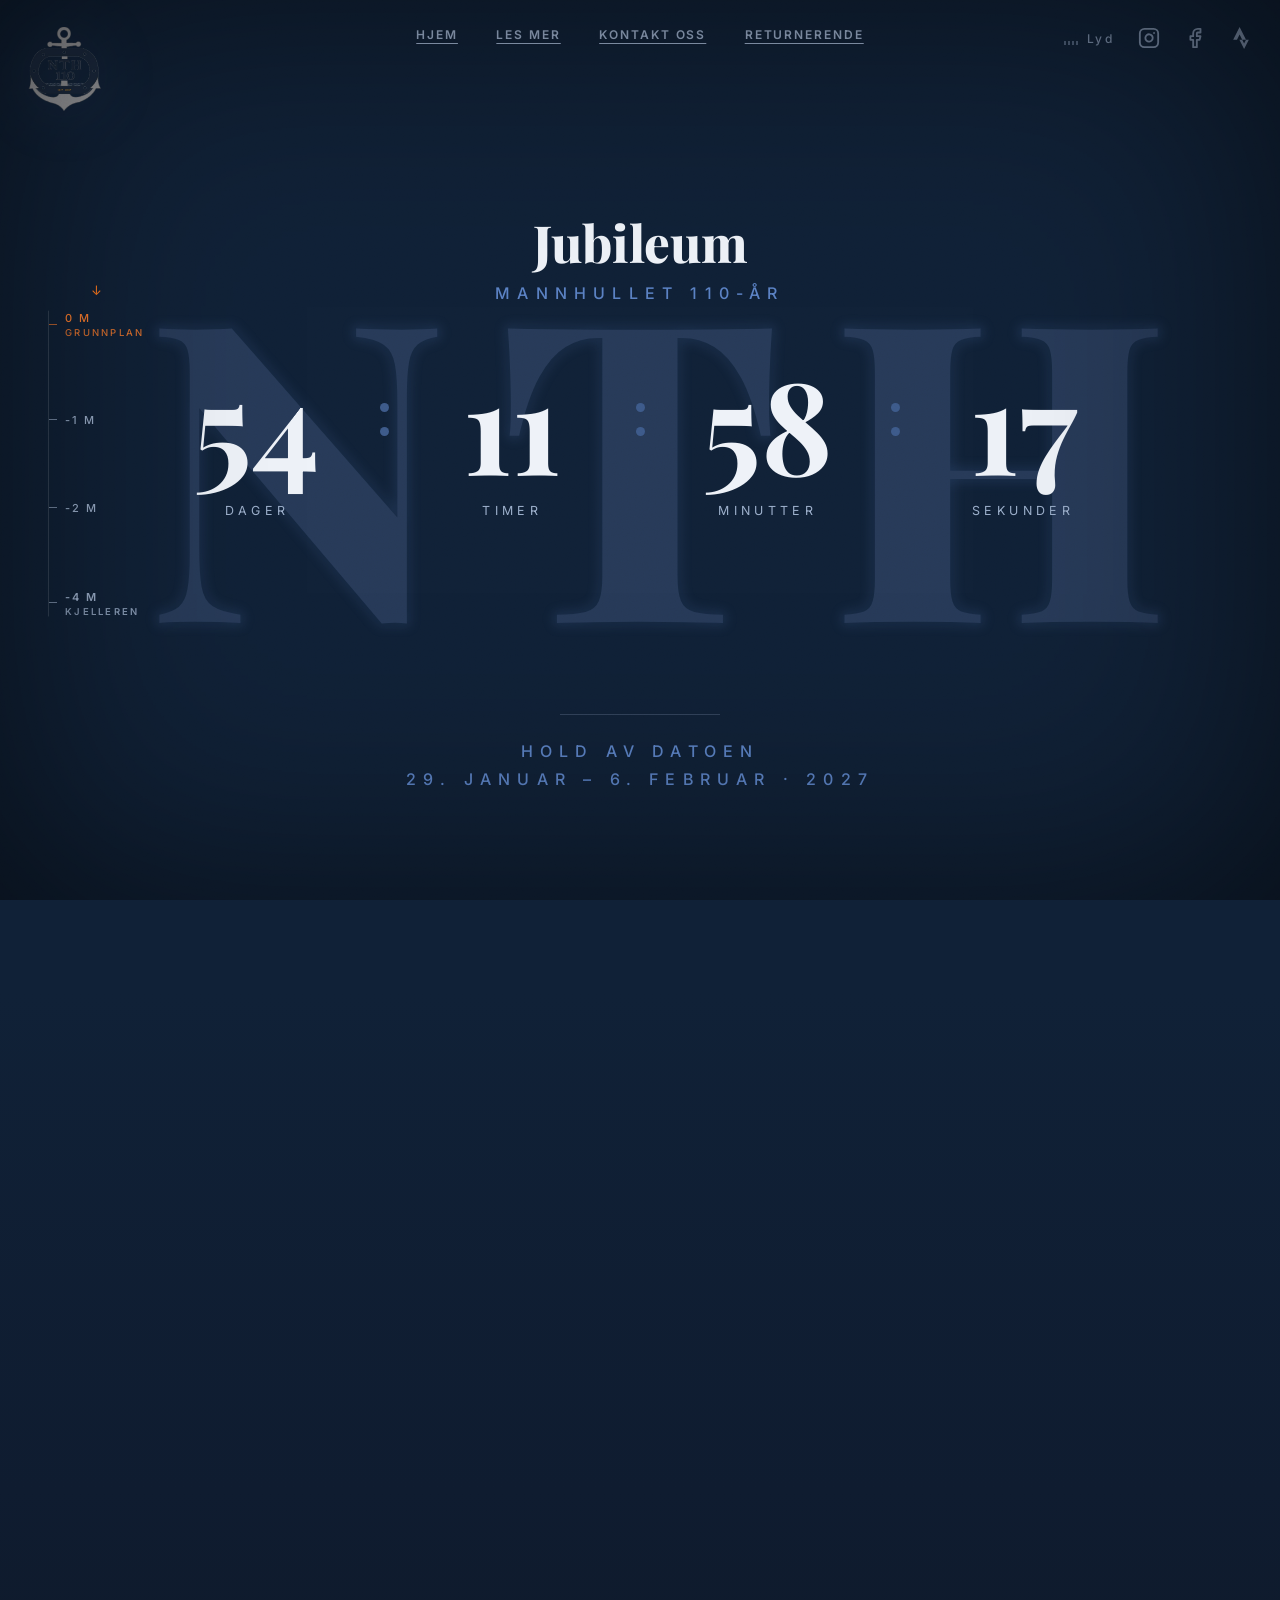
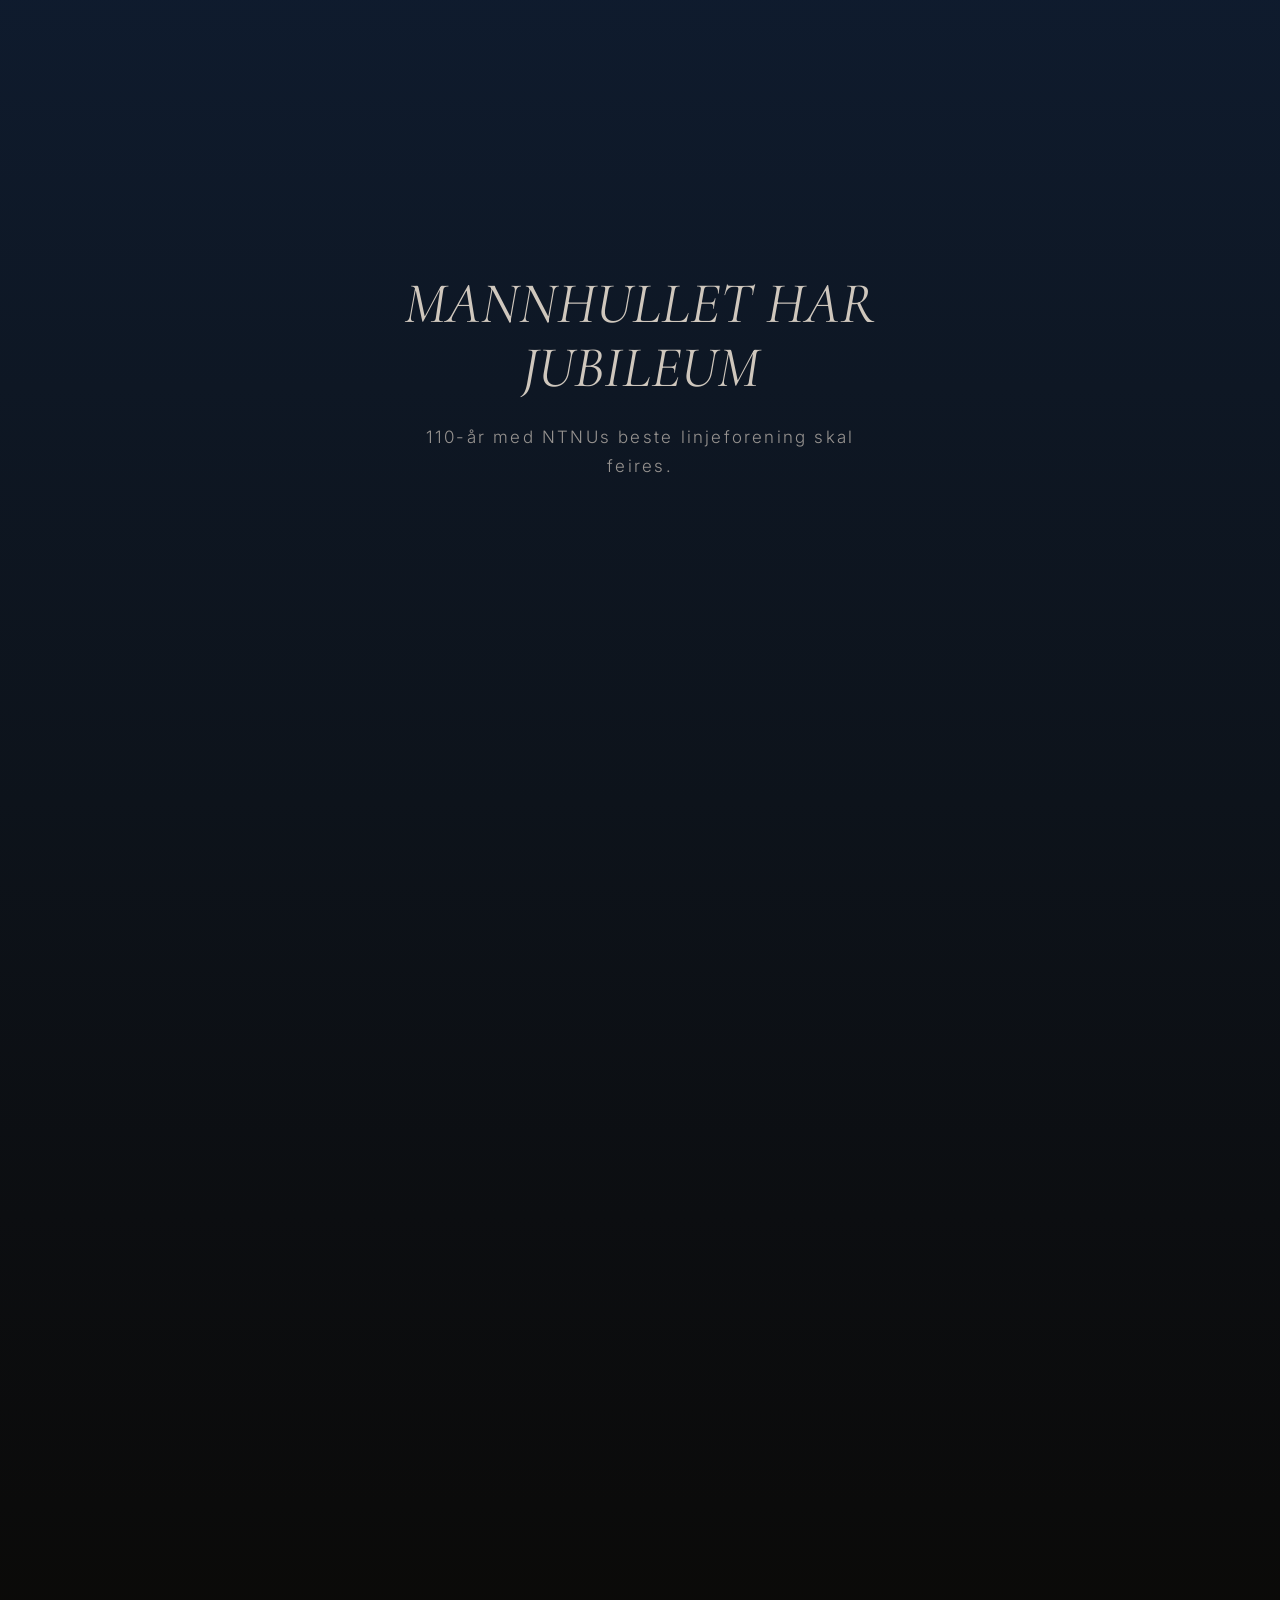
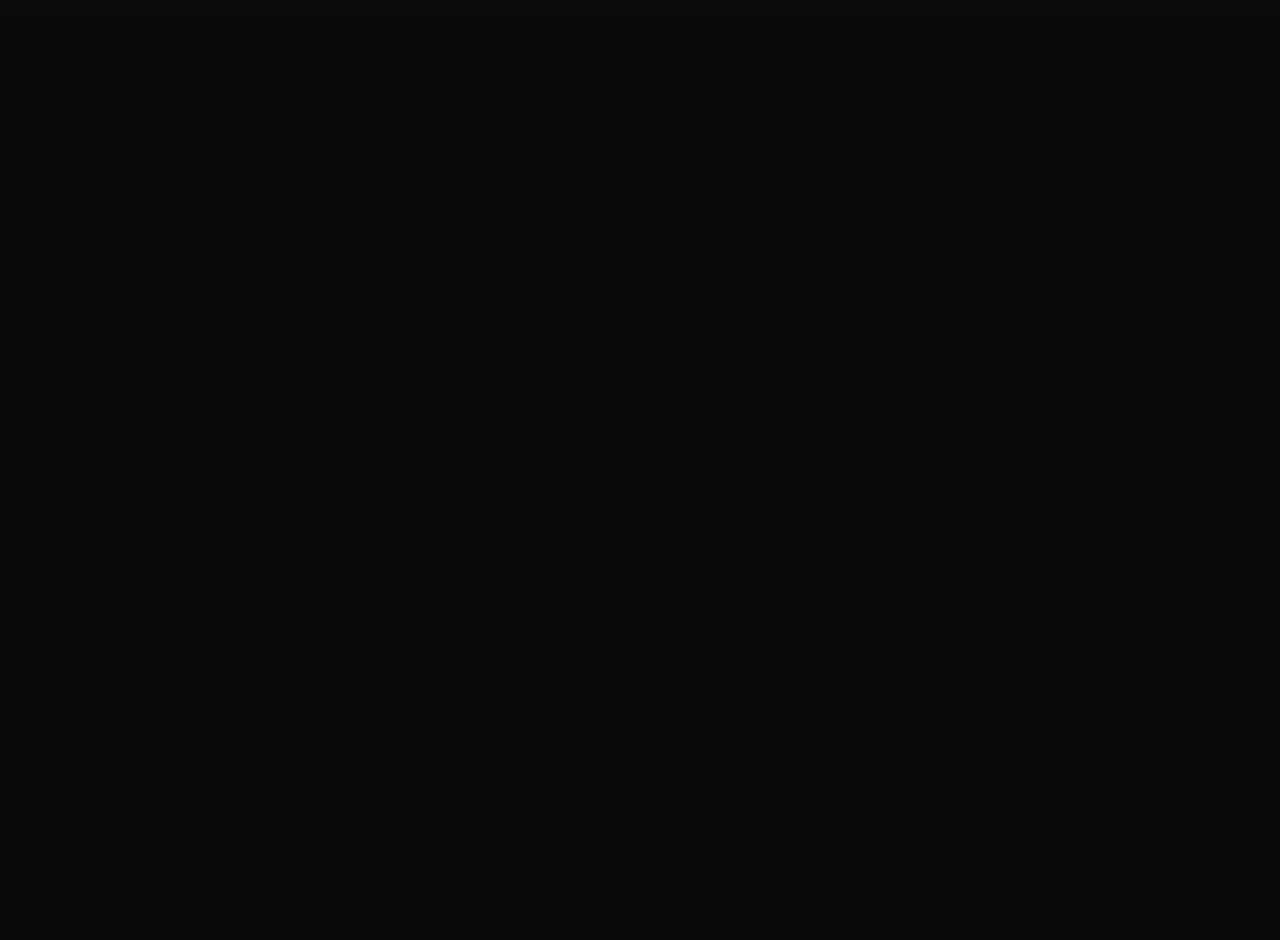
==== commit fb28e03a: "Phone fix" ====
--- a/index.html
+++ b/index.html
@@ -13,7 +13,7 @@
 <link href="https://fonts.googleapis.com/css2?family=Cormorant+Garamond:ital,wght@0,300;0,400;0,500;1,300&family=Inter:wght@300;400;500;600&family=Playfair+Display:wght@700;800&display=swap" rel="stylesheet" />
 
 <link rel="stylesheet" href="background.css?v=9" />
-<link rel="stylesheet" href="styles.css?v=21" />
+<link rel="stylesheet" href="styles.css?v=22" />
 </head>
 <body>
 
--- a/styles.css
+++ b/styles.css
@@ -446,9 +446,8 @@
      (see the .hero-logo comment above .hero-title for why: growing .content
      from the top shifts its flex-centered midpoint, and everything below
      it, down by roughly half of .hero-logo's own height). .sound-toggle
-     takes over the vacated corner spot, using .header-logo's exact
-     top/left formula (background.css) so Lyd lands right where the logo
-     used to sit. */
+     takes over the vacated corner spot (see .corner-right below, which is
+     what actually moves it there). */
   .header-logo { display: none; }
   .hero-logo {
     display: inline-block;
@@ -462,11 +461,18 @@
      translateY here would silently drop that fix. */
   .watermark { transform: translateX(0.044em) translateY(4.5rem); }
 
-  .sound-toggle {
-    position: fixed;
-    top: calc(clamp(0.9rem, 3vh, 1.75rem) + env(safe-area-inset-top, 0px));
-    left: calc(clamp(0.9rem, 3vw, 1.75rem) + env(safe-area-inset-left, 0px));
-    z-index: 5;
+  /* .sound-toggle (markup order: Lyd, then .social-links — see index.html)
+     moves to the opposite corner via plain flexbox rather than its own
+     position:fixed: stretching .corner-right edge-to-edge and switching to
+     space-between pushes the first child to the left padded edge and the
+     last to the right one, using ordinary flex layout instead of a
+     position:fixed element nested inside another position:fixed container
+     — which in testing did not reliably escape the row on-device. */
+  .corner-right {
+    left: 0;
+    right: 0;
+    justify-content: space-between;
+    padding: 0 calc(clamp(0.9rem, 3vw, 1.75rem) + env(safe-area-inset-right, 0px)) 0 calc(clamp(0.9rem, 3vw, 1.75rem) + env(safe-area-inset-left, 0px));
   }
 
   .separator span { width: 6px; height: 6px; }
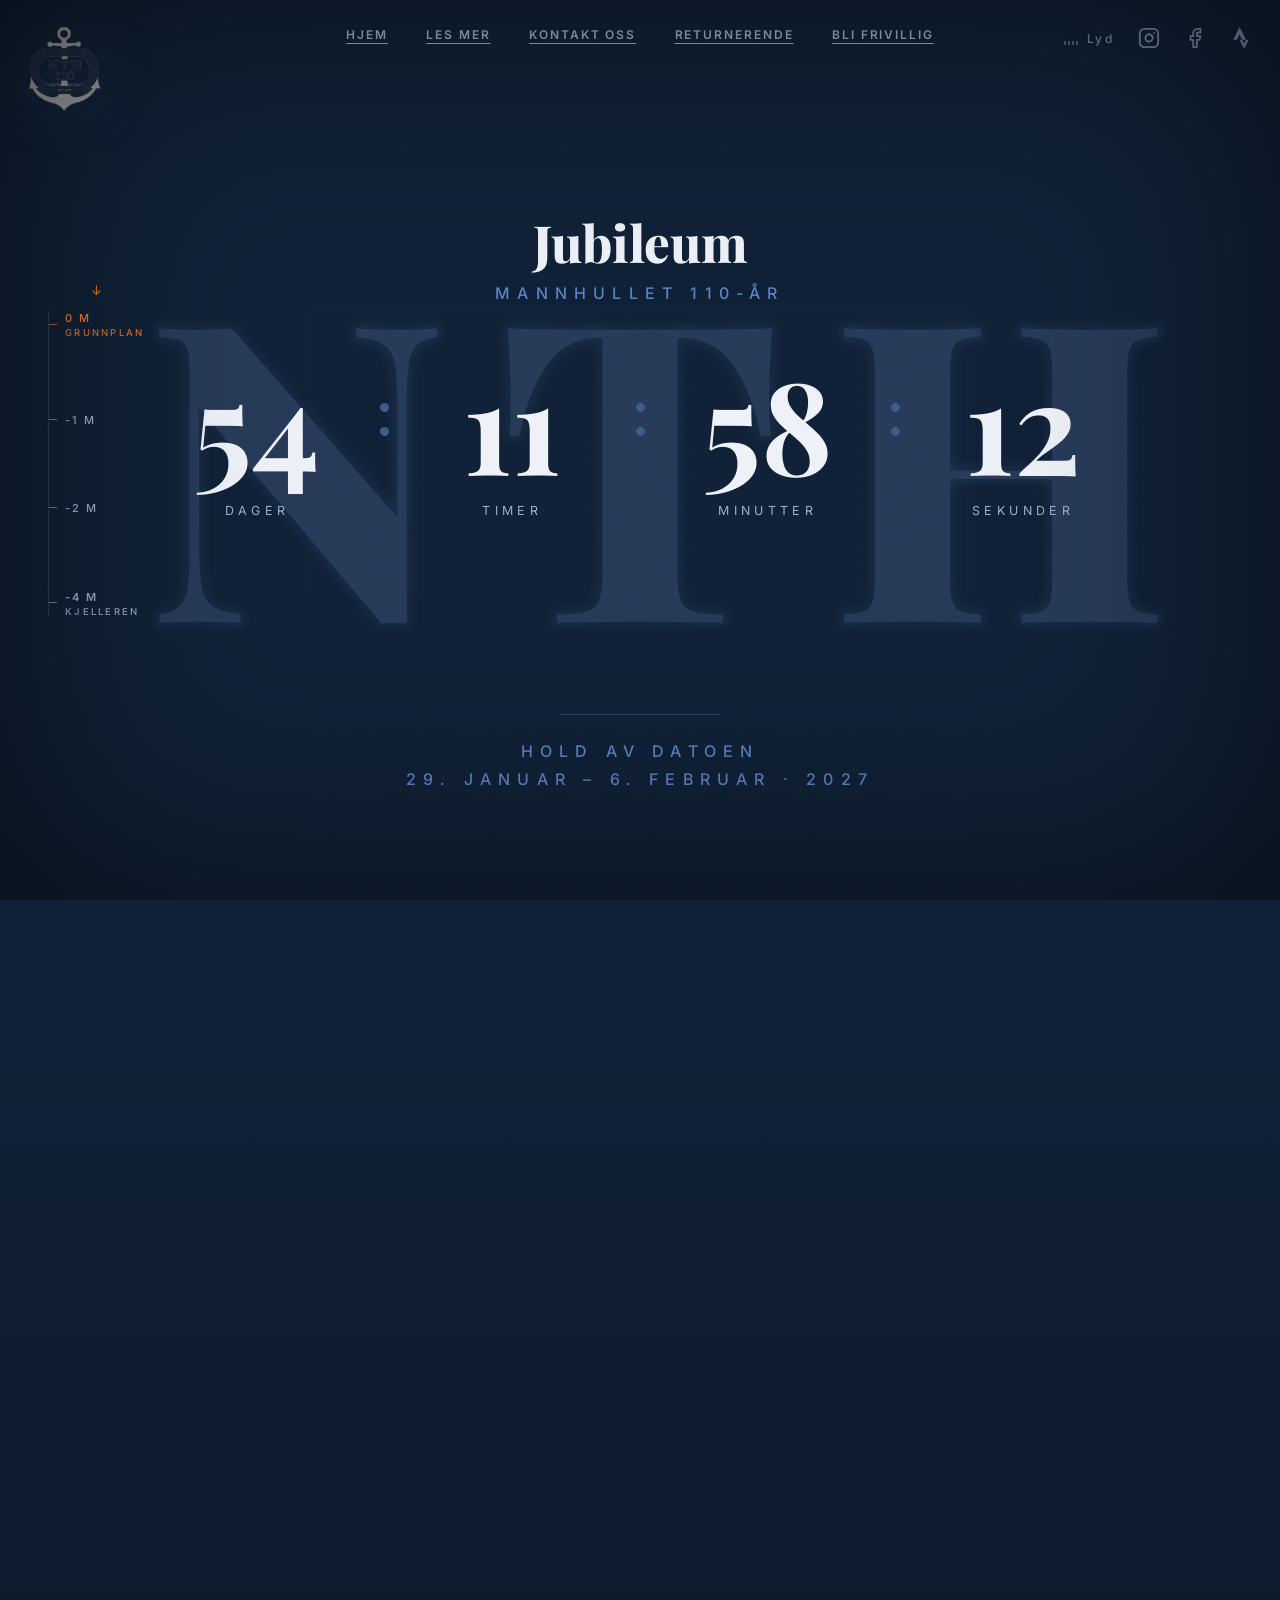
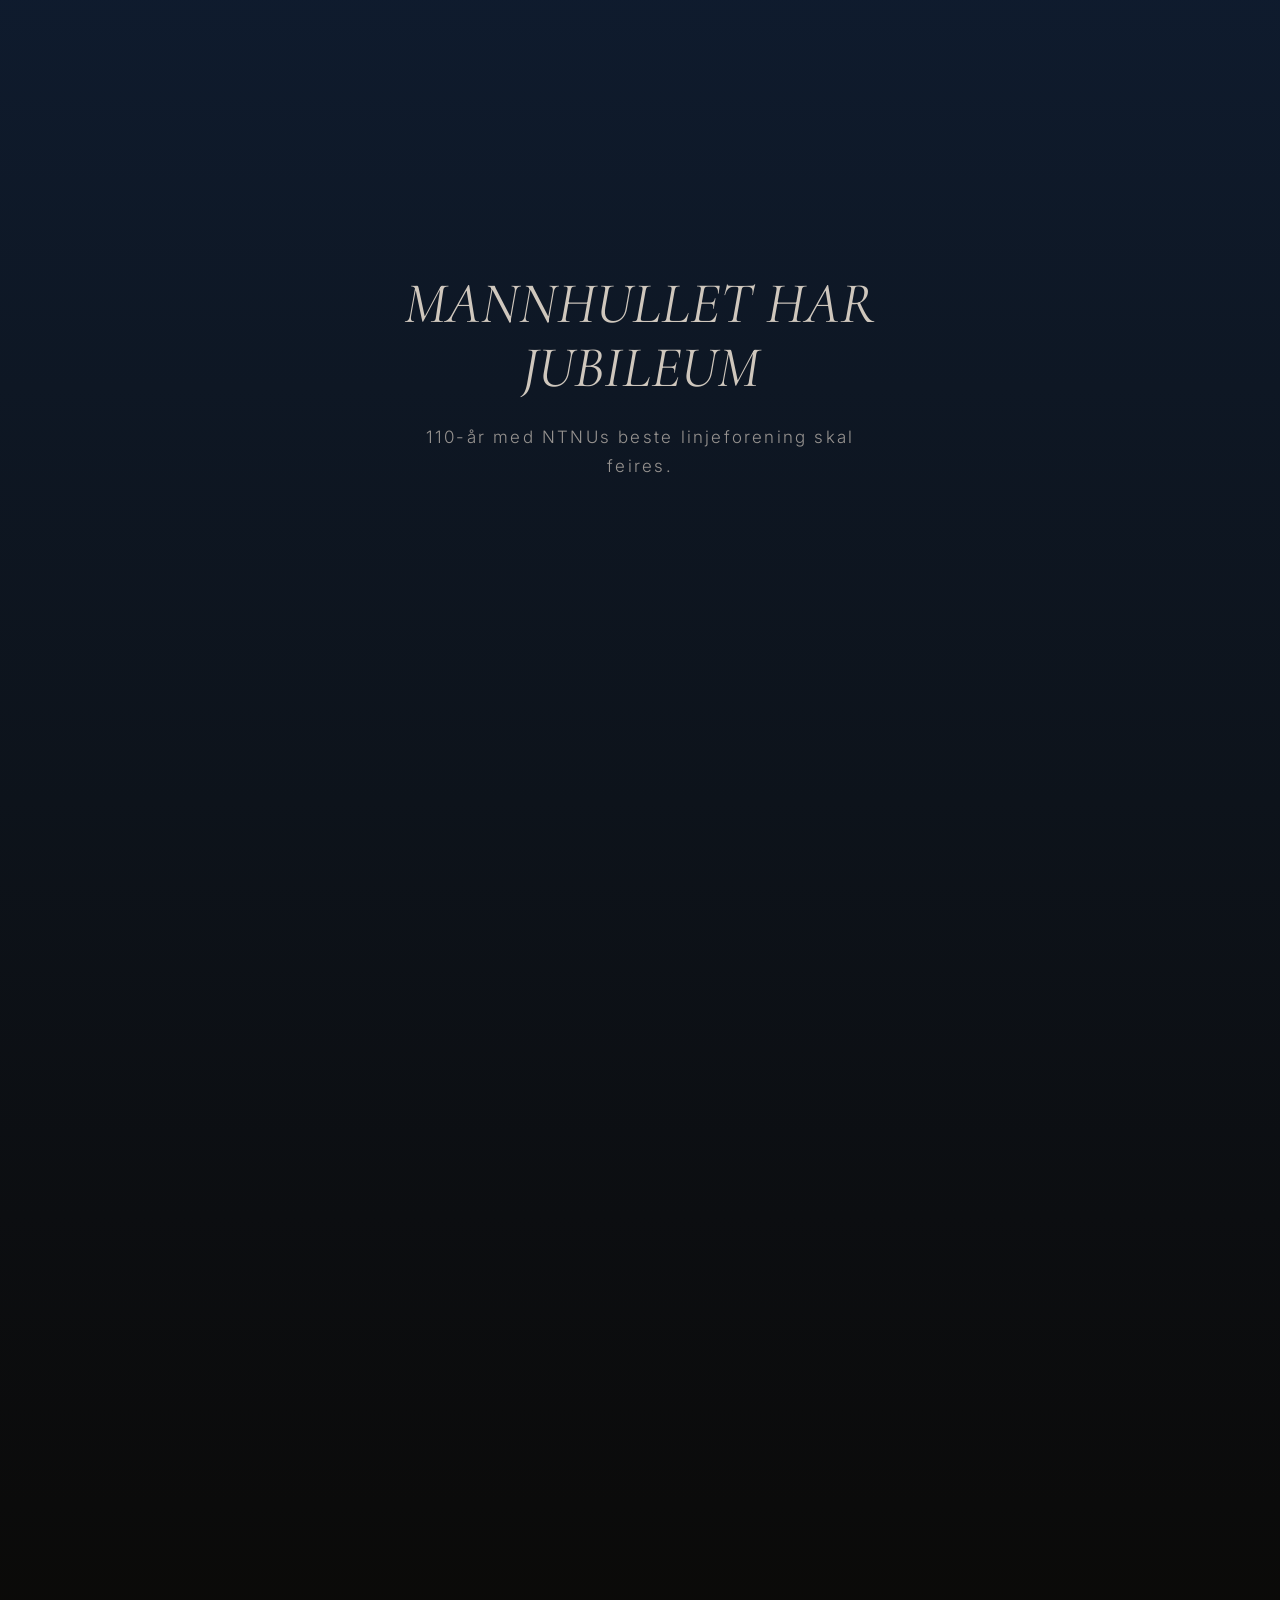
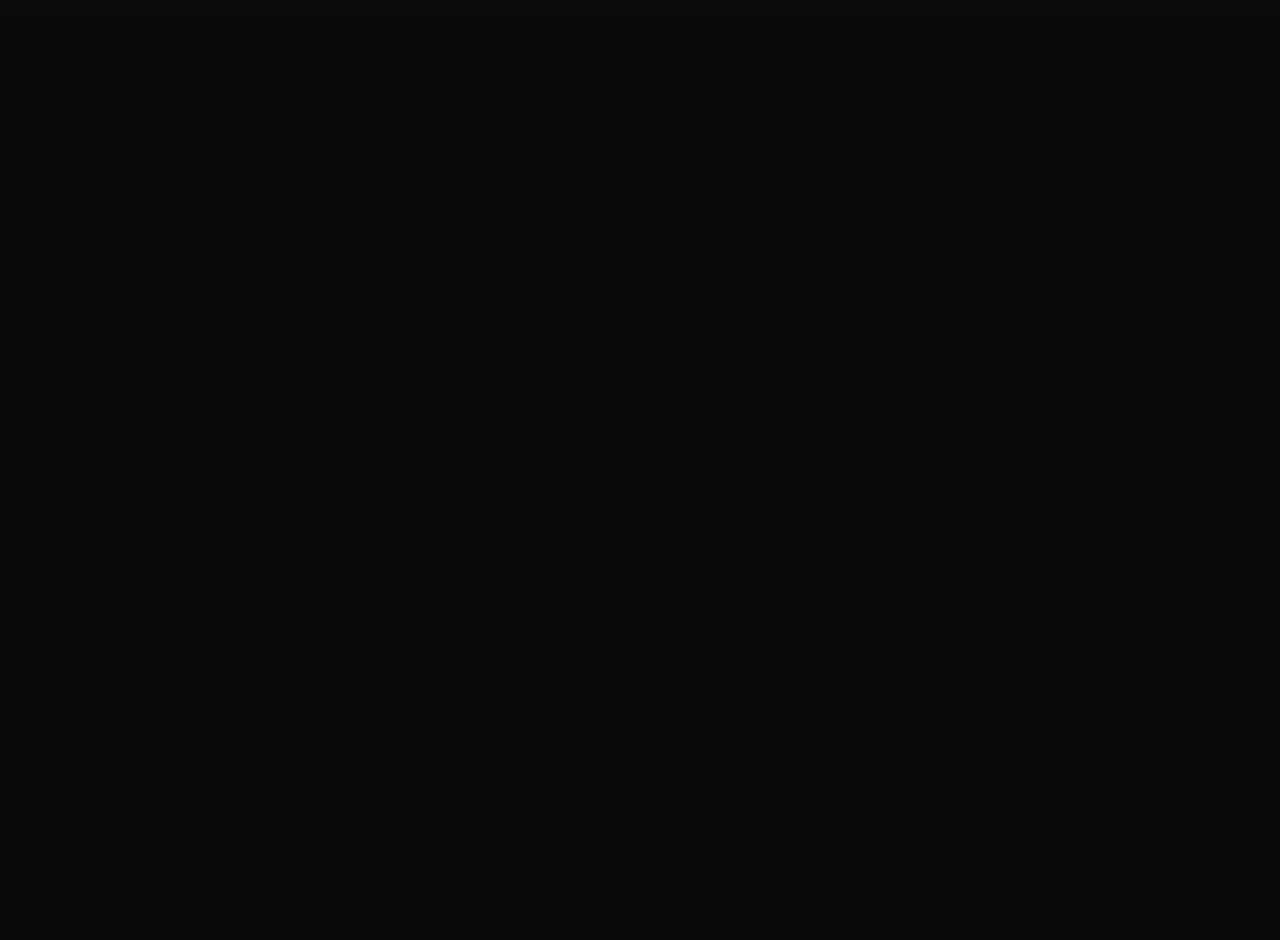
==== commit 1da10b58: "Added "Bli Frivillig" page" ====
--- a/index.html
+++ b/index.html
@@ -12,7 +12,7 @@
 <link rel="preconnect" href="https://fonts.gstatic.com" crossorigin />
 <link href="https://fonts.googleapis.com/css2?family=Cormorant+Garamond:ital,wght@0,300;0,400;0,500;1,300&family=Inter:wght@300;400;500;600&family=Playfair+Display:wght@700;800&display=swap" rel="stylesheet" />
 
-<link rel="stylesheet" href="background.css?v=9" />
+<link rel="stylesheet" href="background.css?v=10" />
 <link rel="stylesheet" href="styles.css?v=22" />
 </head>
 <body>
@@ -36,6 +36,7 @@
   <a href="om-jubileet.html">Les mer</a>
   <a href="kontakt.html">Kontakt oss</a>
   <a href="returnerende.html">Returnerende</a>
+  <a href="frivillig.html">Bli frivillig</a>
 </nav>
 <div class="nav-scrim" id="navScrim" aria-hidden="true"></div>
 
--- a/background.css
+++ b/background.css
@@ -247,13 +247,23 @@
    the same regardless of which page you're on. */
 
 /* ============ Mobile nav toggle + slide-in panel ============
-   Below 720px, the 4-link row used to drop to a second fixed row under the
-   logo — with a header-nav collision against wrapped rows on narrow/short
-   viewports. Now it collapses to a single hamburger icon (same corner as
-   the desktop row) that opens the actual links as a right-edge panel, so
-   the fixed header never grows past one row on mobile. Hidden entirely
-   above 720px, where .header-nav's normal inline row keeps running
-   unchanged and this button/scrim/JS have nothing to do. */
+   The link row used to drop to a second fixed row under the logo on narrow
+   viewports — wrapped rows colliding with the rest of the fixed header was
+   exactly the bug this hamburger was introduced to kill. Below the threshold
+   the row collapses to a single icon (same corner as the desktop row) that
+   opens the links as a right-edge panel, so the fixed header never grows past
+   one row. Above it, .header-nav's normal inline row keeps running unchanged
+   and this button/scrim/JS have nothing to do.
+
+   The threshold is 1023px, not the original 720px, because the row now holds
+   five links, not four. index.html is the tight case: .corner-right there
+   carries "Lyd" plus three social icons, and the row is centered rather than
+   packed, so the two close on each other from both sides. Measured in Chrome
+   at 1024px: the five labels are 435px of text, the row 525px wide, and the
+   clearance between "Bli frivillig" and .corner-right is 33px — with the gap
+   band below applied. Without it the clamp() opens to 3vw and that clearance
+   falls to ~17px, which is why the band exists. So the row genuinely fits down
+   to 1024 and hands over to the panel below that. */
 .nav-toggle {
   display: none;
   position: fixed;
@@ -304,7 +314,7 @@
 }
 body.nav-open .nav-scrim { opacity: 1; pointer-events: auto; }
 
-@media (max-width: 720px) {
+@media (max-width: 1023px) {
   .nav-toggle { display: flex; }
   .nav-scrim { display: block; }
   body.nav-open { overflow: hidden; }
@@ -335,6 +345,20 @@
   }
   body.nav-open .header-nav { right: 0; }
   .header-nav a { font-size: 15px; letter-spacing: 0.12em; }
+  /* iOS Safari can still rubber-band the document behind the scrim even with
+     body { overflow: hidden } — frivillig.html is the first page long enough
+     for that to show. Contain keeps the scroll chain inside the panel. */
+  .header-nav { overscroll-behavior: contain; }
+}
+
+/* the narrow end of the desktop row: the five links fit, but the clamp()'s
+   own 3vw track spends the remaining margin on air. Pulling the gap in buys
+   back ~16px of clearance on each side of the centered row without touching
+   anything above 1200px, where there is room to spare. column-gap, not the
+   `gap` shorthand — that would also overwrite the row-gap: 0.5rem the base
+   rule sets as its wrapping safety net. */
+@media (min-width: 1024px) and (max-width: 1200px) {
+  .header-nav { column-gap: clamp(1.25rem, 2.2vw, 2.5rem); }
 }
 
 /* ============ Section rail — om-jubileet.html / kontakt.html /
@@ -390,10 +414,25 @@
   width: 3px; height: 26px; border-radius: 2px;
   background: var(--amber);
   box-shadow: 0 0 10px 1px rgba(255, 122, 30, 0.55);
+  /* inert on the three page-sitemap rails, whose [data-current] never changes
+     after load; on frivillig.html's scroll-spy rail (see rail.js) this is what
+     makes the marker slide between stops instead of snapping. */
+  transition: top 0.25s var(--ease);
+}
+@media (prefers-reduced-motion: reduce) {
+  .section-rail-line::after { transition: none; }
 }
 .section-rail[data-current="om"] .section-rail-line::after { top: calc(33.333% - 13px); }
 .section-rail[data-current="kontakt"] .section-rail-line::after { top: calc(66.667% - 13px); }
 .section-rail[data-current="retur"] .section-rail-line::after { top: calc(100% - 26px); }
+/* frivillig.html's rail marks the four role categories on the page rather than
+   the four pages of the site, so it needs its own names — the offsets are the
+   identical four evenly-spaced stops on the identical 34vh line, only the
+   value written into [data-current] differs (by rail.js, as you scroll). */
+.section-rail[data-current="bar"]         .section-rail-line::after { top: 0; }
+.section-rail[data-current="vertskap"]    .section-rail-line::after { top: calc(33.333% - 13px); }
+.section-rail[data-current="arrangement"] .section-rail-line::after { top: calc(66.667% - 13px); }
+.section-rail[data-current="kultur"]      .section-rail-line::after { top: calc(100% - 26px); }
 .section-rail-stops {
   list-style: none; height: 34vh; text-align: left;
   display: flex; flex-direction: column; justify-content: space-between;
@@ -410,7 +449,10 @@
   width: 8px; height: 1px; background: currentColor; opacity: 0.7;
 }
 .section-rail-link:hover, .section-rail-link:focus-visible { color: var(--amber); opacity: 1; }
-.section-rail-link[aria-current="page"] { color: var(--amber); opacity: 1; font-weight: 600; }
+/* "page" on the sitemap rails, "true" on frivillig.html's in-page rail —
+   the current stop there is a section of this page, not another page. */
+.section-rail-link[aria-current="page"],
+.section-rail-link[aria-current="true"] { color: var(--amber); opacity: 1; font-weight: 600; }
 
 @media (min-width: 1280px) {
   .section-rail { display: block; }
@@ -482,6 +524,31 @@
   flex-direction: column;
   justify-content: safe center;
 }
+
+/* ---- Long simple pages — frivillig.html ----
+   .simple-page above locks a page to exactly one screen (100dvh, content
+   vertically centered), which is right for the three short pages and wrong
+   for one that is inherently taller than the viewport. This modifier releases
+   the height, tops the content out and pins the watermark; it is purely
+   additive, so the pages that don't ask for it are untouched. Both `height`
+   and `min-height` are needed — `html, body { height: 100% }` near the top of
+   this file would otherwise re-clamp the body back to one screen. */
+.simple-page.simple-page--long { height: auto; min-height: 100dvh; }
+.simple-page--long .page-body  { justify-content: flex-start; }
+/* .watermark is position:absolute; inset:0 (see above). Against a tall body
+   that stretches "NTH" to the height of the whole document and parks it around
+   the document's middle. fixed puts it back where .grain/.vignette already
+   are: one screenful, behind everything, staying put as you scroll. */
+.simple-page--long .watermark  { position: fixed; }
+
+/* the shared -2.75rem/-4.5vh lift on .page-title/.page-eyebrow exists to raise
+   *vertically centered* content above its own midpoint. Top-aligned content
+   has no midpoint to correct for, so there the lift only drags the heading up
+   toward the fixed header. `top`/`margin-top` and never `transform`: both of
+   these elements also run fadeUp (see the trap noted on .section-rail). */
+.simple-page--long .page-title,
+.simple-page--long .page-eyebrow { top: 0; }
+.simple-page--long .section-rail { margin-top: -17vh; }
 
 /* uses --eyebrow-size/--eyebrow-tracking (defined once in :root above) so
    this always reads as the same design element as the hero's own .eyebrow
